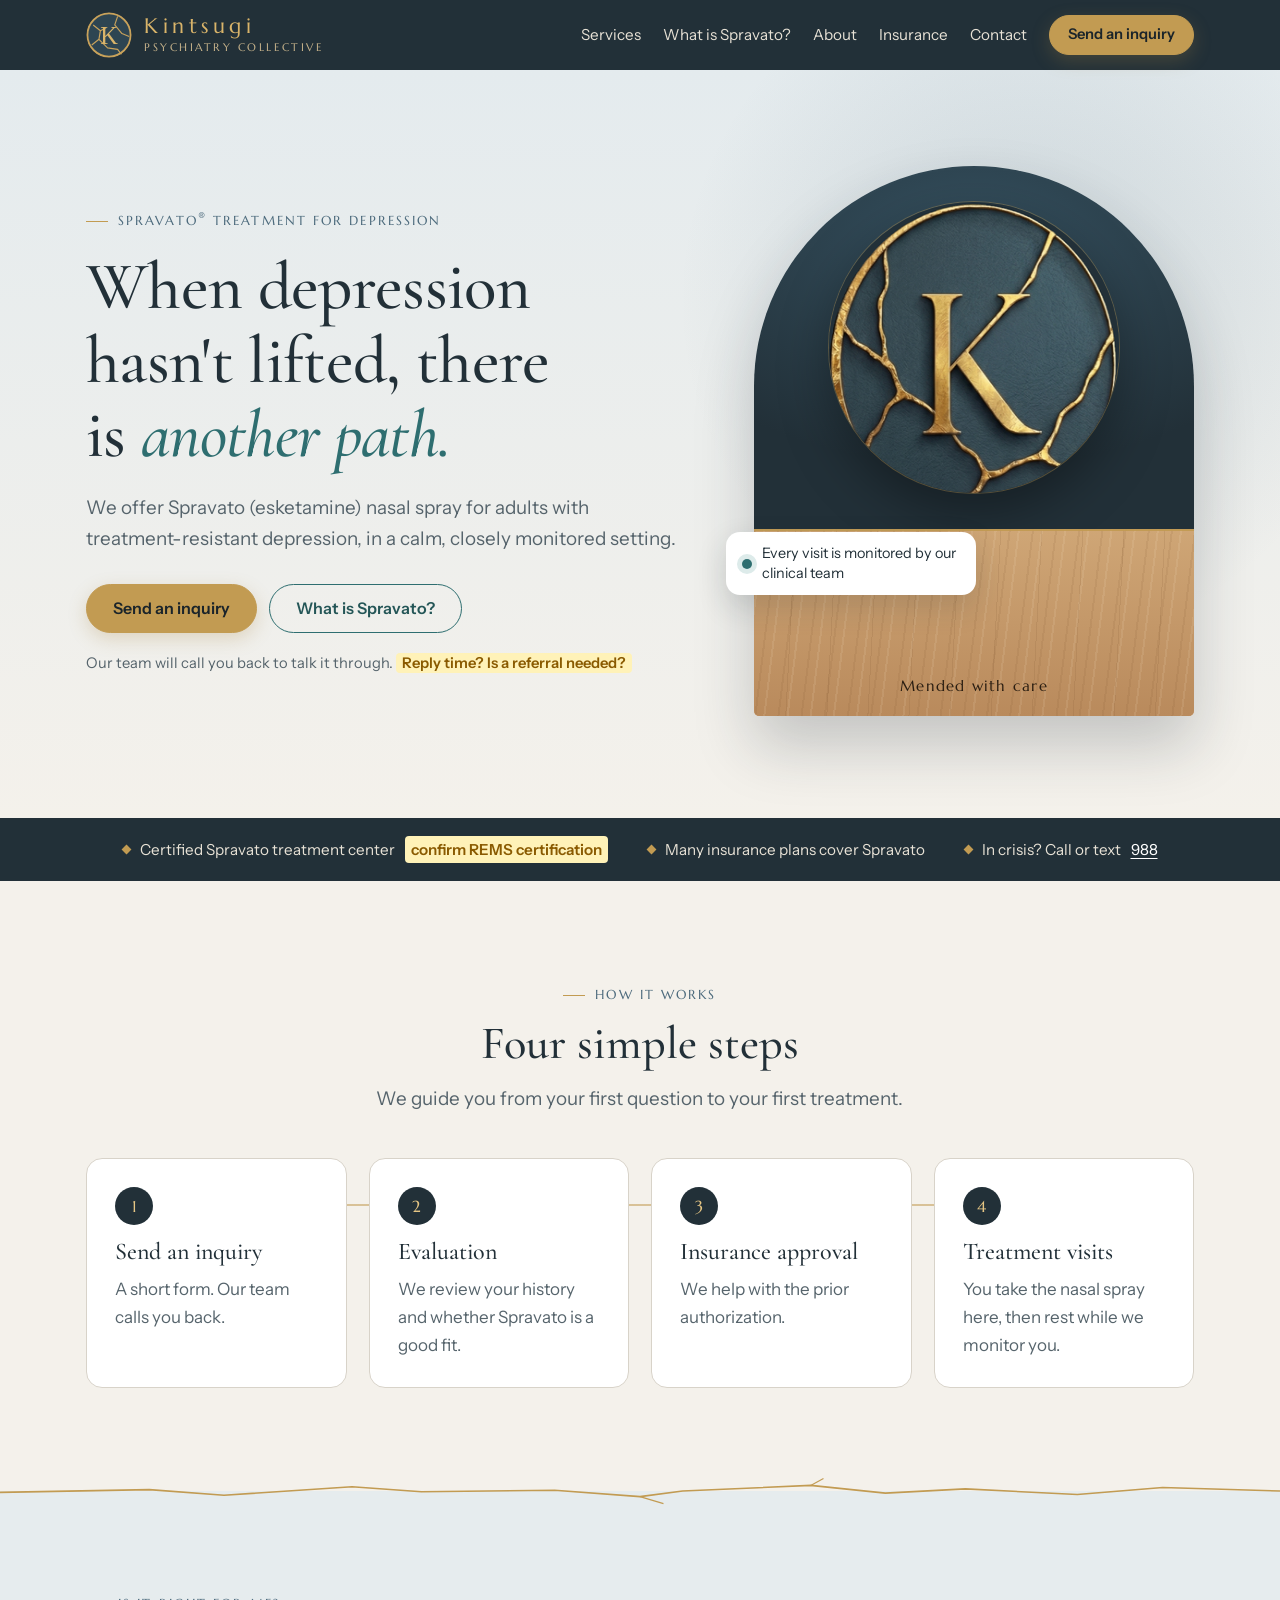
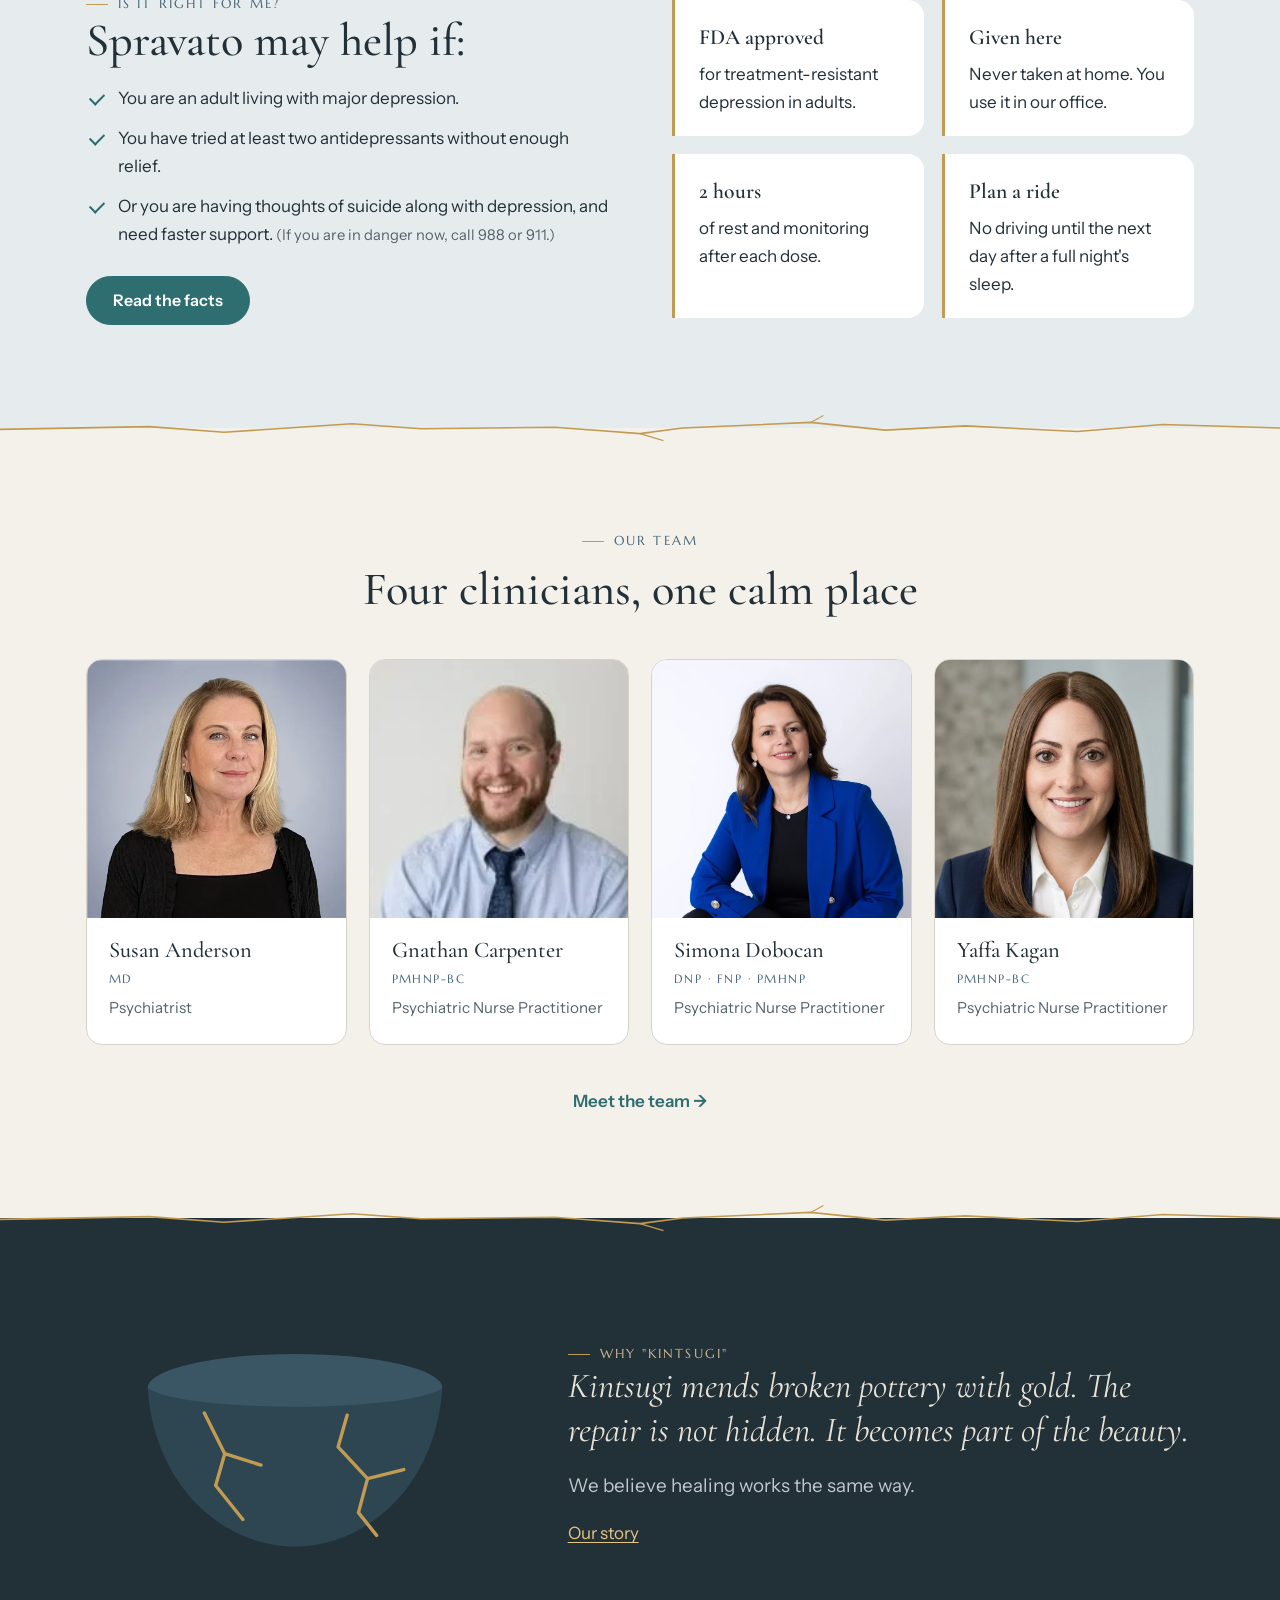
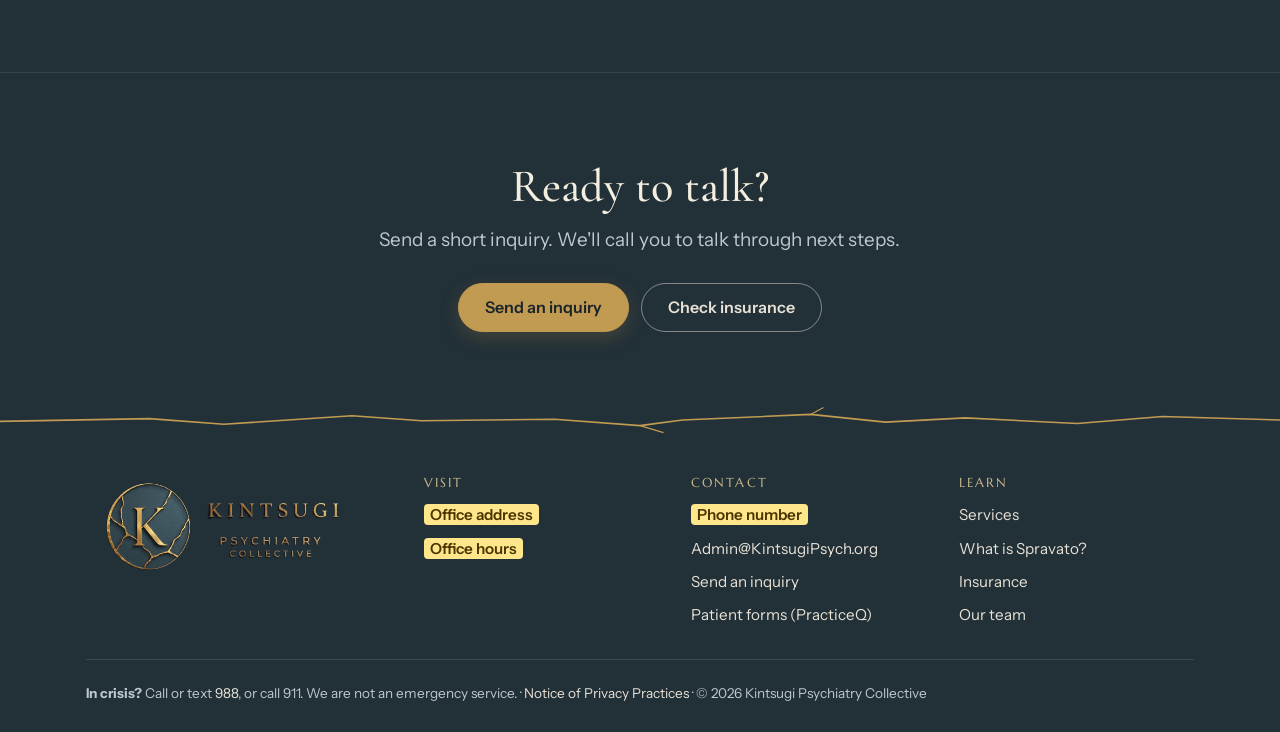
==== index.html @ 75d0757f "Kintsugi Psychiatry Collective sample site (preview) Co-Authored-By: Claude Opus 5.5 <noreply@anthro" ====
<!doctype html>
<html lang="en">
<head>
<meta charset="utf-8">
<meta name="viewport" content="width=device-width, initial-scale=1, viewport-fit=cover">
<meta name="robots" content="noindex, nofollow">
<title>Kintsugi Psychiatry Collective | Spravato Treatment for Depression</title>
<meta name="description" content="Spravato (esketamine) nasal spray treatment for adults with treatment-resistant depression, in a calm, closely monitored setting. Send us an inquiry to get started.">
<meta name="theme-color" content="#223038">
<link rel="icon" href="assets/mark.svg" type="image/svg+xml">
<link rel="preconnect" href="https://fonts.googleapis.com"><link rel="preconnect" href="https://fonts.gstatic.com" crossorigin><link rel="stylesheet" href="https://fonts.googleapis.com/css2?family=Cormorant+Garamond:ital,wght@0,400;0,500;0,600;1,400;1,500&family=Marcellus&family=Instrument+Sans:wght@400..600&display=swap">
<link rel="stylesheet" href="styles.css">
</head>
<body class="page-home">
<header class="site-head"><div class="wrap">
  <a class="brand" href="index.html" aria-label="Kintsugi Psychiatry Collective, home"><span class="mark" aria-hidden="true"></span><span class="brand-text"><span class="brand-name">Kintsugi</span><span class="brand-sub">Psychiatry Collective</span></span></a>
  <nav class="nav" id="nav" aria-label="Main"><a href="services.html">Services</a><a href="spravato.html">What is Spravato?</a><a href="about.html">About</a><a href="insurance.html">Insurance</a><a href="contact.html">Contact</a><a class="btn btn-gold btn-small nav-cta" href="contact.html#inquiry">Send an inquiry</a></nav>
  <button class="menu-btn" id="menuBtn" aria-expanded="false" aria-controls="nav">Menu</button>
</div></header>
<main id="top">
<section class="hero">
  <div class="wrap">
    <div>
      <p class="eyebrow">Spravato<sup>®</sup> treatment for depression</p>
      <h1>When depression hasn't lifted, there is <em>another path.</em></h1>
      <p class="lede">We offer Spravato (esketamine) nasal spray for adults with treatment-resistant depression, in a calm, closely monitored setting.</p>
      <div class="btn-row">
        <a class="btn btn-gold" href="contact.html#inquiry">Send an inquiry</a>
        <a class="btn btn-ghost" href="spravato.html">What is Spravato?</a>
      </div>
      <p class="hero-note">Our team will call you back to talk it through. <span class="todo-inline">Reply time? Is a referral needed?</span></p>
    </div>
    <div class="hero-art" aria-hidden="true">
      <div class="arch">
        <div class="arch-slate"><div class="logo-crop"><img src="assets/logo.webp" alt="" width="1000" height="416"></div></div>
        <div class="arch-wood wood"><p class="arch-caption">Mended with care</p></div>
      </div>
      <div class="chip-float"><span class="dot"></span>Every visit is monitored by our clinical team</div>
    </div>
  </div>
</section>

<div class="infostrip"><div class="wrap">
  <span><i aria-hidden="true"></i>Certified Spravato treatment center <span class="todo-inline">confirm REMS certification</span></span>
  <span><i aria-hidden="true"></i>Many insurance plans cover Spravato</span>
  <span><i aria-hidden="true"></i>In crisis? Call or text <a href="tel:988">988</a></span>
</div></div>

<section>
  <div class="wrap">
    <div class="section-head center">
      <p class="eyebrow">How it works</p>
      <h2>Four simple steps</h2>
      <p class="lede">We guide you from your first question to your first treatment.</p>
    </div>
    <div class="grid-4 steps reveal-kids">
      <div class="card"><span class="num">1</span><h3>Send an inquiry</h3><p class="muted">A short form. Our team calls you back.</p></div>
      <div class="card"><span class="num">2</span><h3>Evaluation</h3><p class="muted">We review your history and whether Spravato is a good fit.</p></div>
      <div class="card"><span class="num">3</span><h3>Insurance approval</h3><p class="muted">We help with the prior authorization.</p></div>
      <div class="card"><span class="num">4</span><h3>Treatment visits</h3><p class="muted">You take the nasal spray here, then rest while we monitor you.</p></div>
    </div>
  </div>
</section>

<svg class="seam" viewBox="0 0 1200 40" preserveAspectRatio="none" aria-hidden="true"><path d="M0 22 L140 18 L210 26 L330 14 L395 21 L520 19 L600 28 L640 20 L760 12 L830 23 L905 17 L1010 25 L1090 15 L1200 20"/><path class="branch" d="M600 28 L622 38"/><path class="branch" d="M760 12 L772 2"/></svg>
<section class="band-mist">
  <div class="wrap split">
    <div>
      <p class="eyebrow">Is it right for me?</p>
      <h2>Spravato may help if:</h2>
      <ul class="ticks">
        <li>You are an adult living with major depression.</li>
        <li>You have tried at least two antidepressants without enough relief.</li>
        <li>Or you are having thoughts of suicide along with depression, and need faster support. <span class="muted small">(If you are in danger now, call 988 or 911.)</span></li>
      </ul>
      <div class="btn-row" style="margin-top:28px"><a class="btn btn-teal" href="spravato.html">Read the facts</a></div>
    </div>
    <div class="facts reveal-kids">
      <div class="fact"><strong>FDA approved</strong>for treatment-resistant depression in adults.</div>
      <div class="fact"><strong>Given here</strong>Never taken at home. You use it in our office.</div>
      <div class="fact"><strong>2 hours</strong>of rest and monitoring after each dose.</div>
      <div class="fact"><strong>Plan a ride</strong>No driving until the next day after a full night's sleep.</div>
    </div>
  </div>
</section>
<svg class="seam" viewBox="0 0 1200 40" preserveAspectRatio="none" aria-hidden="true"><path d="M0 22 L140 18 L210 26 L330 14 L395 21 L520 19 L600 28 L640 20 L760 12 L830 23 L905 17 L1010 25 L1090 15 L1200 20"/><path class="branch" d="M600 28 L622 38"/><path class="branch" d="M760 12 L772 2"/></svg>

<section>
  <div class="wrap">
    <div class="section-head center">
      <p class="eyebrow">Our team</p>
      <h2>Four clinicians, one calm place</h2>
    </div>
    <div class="team reveal-kids">
      <a class="person" href="about.html#anderson" style="text-decoration:none;color:inherit"><img src="assets/anderson.webp" alt="Susan Anderson, MD" loading="lazy"><div class="info"><h3>Susan Anderson</h3><span class="cred">MD</span><span class="role">Psychiatrist</span></div></a>
      <a class="person" href="about.html#carpenter" style="text-decoration:none;color:inherit"><img src="assets/carpenter.webp" alt="Gnathan Carpenter, PMHNP-BC" loading="lazy"><div class="info"><h3>Gnathan Carpenter</h3><span class="cred">PMHNP-BC</span><span class="role">Psychiatric Nurse Practitioner</span></div></a>
      <a class="person" href="about.html#dobocan" style="text-decoration:none;color:inherit"><img src="assets/dobocan.webp" alt="Simona Dobocan, FNP, PMHNP, DNP" loading="lazy"><div class="info"><h3>Simona Dobocan</h3><span class="cred">DNP · FNP · PMHNP</span><span class="role">Psychiatric Nurse Practitioner</span></div></a>
      <a class="person" href="about.html#kagan" style="text-decoration:none;color:inherit"><img src="assets/kagan.webp" alt="Yaffa Kagan, PMHNP-BC" loading="lazy"><div class="info"><h3>Yaffa Kagan</h3><span class="cred">PMHNP-BC</span><span class="role">Psychiatric Nurse Practitioner</span></div></a>
    </div>
    <p class="center" style="margin-top:28px"><a class="card-link" href="about.html">Meet the team</a></p>
  </div>
</section>

<svg class="seam" viewBox="0 0 1200 40" preserveAspectRatio="none" aria-hidden="true"><path d="M0 22 L140 18 L210 26 L330 14 L395 21 L520 19 L600 28 L640 20 L760 12 L830 23 L905 17 L1010 25 L1090 15 L1200 20"/><path class="branch" d="M600 28 L622 38"/><path class="branch" d="M760 12 L772 2"/></svg>
<section class="band-slate">
  <div class="wrap meaning">
    <svg class="bowl reveal" viewBox="0 0 300 220" role="img" aria-label="A bowl mended with gold">
      <ellipse class="rim" cx="150" cy="60" rx="130" ry="30"/>
      <path class="body" d="M20 60 C 26 150, 90 200, 150 200 C 210 200, 274 150, 280 60 C 250 82, 50 82, 20 60 Z"/>
      <path class="crack" d="M70 82 L88 118 L80 146 L104 176"/>
      <path class="crack" d="M88 118 L120 128"/>
      <path class="crack" d="M196 84 L188 112 L214 140 L206 170 L222 190"/>
      <path class="crack" d="M214 140 L246 132"/>
    </svg>
    <div>
      <p class="eyebrow">Why "Kintsugi"</p>
      <blockquote>Kintsugi mends broken pottery with gold. The repair is not hidden. It becomes part of the beauty.</blockquote>
      <p class="lede" style="margin-top:18px">We believe healing works the same way.</p>
      <p style="margin-top:18px"><a href="about.html">Our story</a></p>
    </div>
  </div>
</section>

<section class="cta-band" style="border-top:1px solid rgba(232,226,214,.1)">
  <div class="wrap narrow">
    <h2>Ready to talk?</h2>
    <p class="lede">Send a short inquiry. We'll call you to talk through next steps.</p>
    <div class="btn-row"><a class="btn btn-gold" href="contact.html#inquiry">Send an inquiry</a><a class="btn btn-ghost" href="insurance.html">Check insurance</a></div>
  </div>
</section>
</main>
<svg class="seam" viewBox="0 0 1200 40" preserveAspectRatio="none" aria-hidden="true"><path d="M0 22 L140 18 L210 26 L330 14 L395 21 L520 19 L600 28 L640 20 L760 12 L830 23 L905 17 L1010 25 L1090 15 L1200 20"/><path class="branch" d="M600 28 L622 38"/><path class="branch" d="M760 12 L772 2"/></svg>
<footer class="site-foot"><div class="wrap">
  <div class="foot-brand"><img src="assets/logo.webp" alt="Kintsugi Psychiatry Collective" width="1000" height="416" loading="lazy"></div>
  <div><h3>Visit</h3><ul><li><span class="todo-inline">Office address</span></li><li><span class="todo-inline">Office hours</span></li></ul></div>
  <div><h3>Contact</h3><ul><li><span class="todo-inline">Phone number</span></li><li><a href="mailto:Admin@KintsugiPsych.org">Admin@KintsugiPsych.org</a></li><li><a href="contact.html#inquiry">Send an inquiry</a></li><li><a href="#pq-todo">Patient forms (PracticeQ)</a></li></ul></div>
  <div><h3>Learn</h3><ul><li><a href="services.html">Services</a></li><li><a href="spravato.html">What is Spravato?</a></li><li><a href="insurance.html">Insurance</a></li><li><a href="about.html">Our team</a></li></ul></div>
  <p class="fine"><strong>In crisis?</strong> Call or text <a href="tel:988">988</a>, or call 911. We are not an emergency service. · <a href="#privacy-todo">Notice of Privacy Practices</a> · © 2026 Kintsugi Psychiatry Collective</p>
</div></footer>
<div class="cta-bar"><a class="btn btn-gold" href="contact.html#inquiry">Send an inquiry</a></div>
<script>
(function(){
  var root=document.documentElement,calm=window.matchMedia('(prefers-reduced-motion: reduce)').matches;
  if(!calm&&'IntersectionObserver' in window){
    root.classList.add('motion');
    document.querySelectorAll('.section-head,.reveal-kids>*,.seam,.reveal').forEach(function(el,i){
      el.setAttribute('data-reveal','');var sib=el.parentElement&&el.parentElement.classList.contains('reveal-kids')?Array.prototype.indexOf.call(el.parentElement.children,el):0;el.style.setProperty('--d',Math.min(sib,6)*80+'ms');});
    var io=new IntersectionObserver(function(es){es.forEach(function(e){if(e.isIntersecting){e.target.classList.add('in');io.unobserve(e.target);}});},{rootMargin:'0px 0px -8% 0px',threshold:0.1});
    document.querySelectorAll('[data-reveal]').forEach(function(el){io.observe(el);});
  }
  var head=document.querySelector('.site-head');
  if(head){var hs=function(){head.classList.toggle('scrolled',window.scrollY>8);};hs();window.addEventListener('scroll',hs,{passive:true});}
  var b=document.getElementById('menuBtn'),n=document.getElementById('nav');
  if(b&&n)b.addEventListener('click',function(){var o=n.classList.toggle('open');b.setAttribute('aria-expanded',o);b.textContent=o?'Close':'Menu';});
  var bar=document.querySelector('.cta-bar'),hb=document.querySelector('.hero .btn-row, .page-hero');
  if(bar&&hb&&'IntersectionObserver' in window)new IntersectionObserver(function(e){bar.classList.toggle('tucked',e[0].isIntersecting);}).observe(hb);
  // Inquiry form: posts to the practice's Google Workspace (Apps Script) when an endpoint is set; otherwise shows a demo message.
  var f=document.getElementById('inquiryForm');
  if(f)f.addEventListener('submit',function(e){
    e.preventDefault();if(!f.reportValidity())return;
    var done=document.getElementById('formDone'),url=f.getAttribute('data-endpoint'),btn=f.querySelector('button[type=submit]');
    function show(){f.hidden=true;done.hidden=false;done.focus();}
    if(!url){show();return;}
    btn.disabled=true;btn.textContent='Sending…';
    fetch(url,{method:'POST',mode:'no-cors',body:new FormData(f)}).then(show).catch(function(){btn.disabled=false;btn.textContent='Send inquiry';alert('Sorry, that did not send. Please email us instead.');});
  });
})();
</script>
</body>
</html>
---- styles.css ----
/* Kintsugi Psychiatry Collective
   Palette from the office (dusky blue, teal, natural wood) and the logo (deep slate + gold).
   Gold is used sparingly: thin "mended seam" lines between sections, small accents, the main button. Light only, on purpose. */
:root {
  --bg: #F4F1EB;          /* warm linen page */
  --surface: #FFFFFF;
  --mist: #E6ECEE;        /* pale dusky-blue band */
  --ink: #223038;         /* text, matches the logo background */
  --muted: #56646C;
  --line: #D8D3C9;
  --slate: #223038;       /* header / dark bands */
  --slate-2: #2A3B45;
  --dusk: #4C6A7C;        /* dusky blue */
  --teal: #2E6E70;        /* primary links + secondary buttons */
  --teal-deep: #245657;
  --teal-soft: #DDEBEA;
  --oak: #B98A5C;         /* natural wood */
  --oak-soft: #EADCC8;
  --gold: #C29B52;        /* kintsugi seams */
  --gold-deep: #A9843F;
  --gold-soft: #F3E9D4;
  --todo: #8A5A00;
  --todo-bg: #FFF2B8;
  --serif: "Cormorant Garamond", Georgia, "Times New Roman", serif;
  --caps: "Marcellus", Georgia, serif;
  --sans: "Instrument Sans", system-ui, -apple-system, "Segoe UI", sans-serif;
  --r: 16px;
  --wrap: 1140px;
  color-scheme: light;
}
* { box-sizing: border-box; }
html { scroll-behavior: smooth; }
@media (prefers-reduced-motion: reduce) { html { scroll-behavior: auto; } *, *::before, *::after { transition: none !important; animation: none !important; } }
body { margin: 0; background: var(--bg); color: var(--ink); font: 17px/1.65 var(--sans); -webkit-font-smoothing: antialiased; }
img { max-width: 100%; display: block; }
a { color: var(--teal); text-underline-offset: 3px; }
a:focus-visible, button:focus-visible, input:focus-visible, textarea:focus-visible, select:focus-visible, summary:focus-visible { outline: 3px solid var(--gold); outline-offset: 2px; border-radius: 6px; }
h1, h2, h3 { font-family: var(--serif); font-weight: 500; line-height: 1.1; margin: 0; text-wrap: balance; color: var(--ink); }
h1 { font-size: clamp(2.6rem, 5.6vw, 4.2rem); letter-spacing: -0.01em; }
h1 em, h2 em { font-style: italic; color: var(--teal); }
h2 { font-size: clamp(2rem, 3.8vw, 2.9rem); }
h3 { font-size: 1.5rem; }
p { margin: 0; }
p + p { margin-top: 0.9em; }
.wrap { max-width: var(--wrap); margin: 0 auto; padding-left: max(16px, env(safe-area-inset-left, 0px)); padding-right: max(16px, env(safe-area-inset-right, 0px)); }
.narrow { max-width: 760px; }
.eyebrow { font-family: var(--caps); font-size: 0.82rem; letter-spacing: 0.16em; text-transform: uppercase; color: var(--dusk); }
.eyebrow::before { content: ""; display: inline-block; width: 22px; height: 1px; background: var(--gold); vertical-align: middle; margin-right: 10px; }
.lede { font-size: 1.18rem; color: var(--muted); max-width: 36em; }
.muted { color: var(--muted); }
.small { font-size: 0.92rem; }
.center { text-align: center; }
.center .lede { margin-inline: auto; }

/* Header: the logo's own deep slate, so the brand feels continuous */
.site-head { position: sticky; top: 0; z-index: 20; background: var(--slate); color: #EDE6D8; transition: box-shadow .2s; }
.site-head.scrolled { box-shadow: 0 6px 24px rgba(15, 25, 30, 0.25); }
.site-head .wrap { display: flex; align-items: center; gap: 24px; padding-block: 12px; }
.brand { display: flex; align-items: center; gap: 12px; text-decoration: none; margin-right: auto; min-width: 0; }
.mark { width: 46px; height: 46px; border-radius: 50%; flex: none; background: url(assets/mark.svg) center / cover no-repeat; }
.brand-text { display: flex; flex-direction: column; line-height: 1; }
.brand-name { font-family: var(--caps); font-size: 1.3rem; letter-spacing: 0.22em; color: #D9B46A; }
.brand-sub { font-family: var(--caps); font-size: 0.66rem; letter-spacing: 0.24em; text-transform: uppercase; color: #C8B48C; margin-top: 6px; }
.nav { display: flex; gap: 22px; align-items: center; }
.nav a:not(.btn) { color: #E8E2D6; text-decoration: none; font-size: 0.95rem; padding: 6px 0; border-bottom: 1.5px solid transparent; }
.nav a:not(.btn):hover, .nav a[aria-current="page"] { border-bottom-color: var(--gold); color: #fff; }
.menu-btn { display: none; background: none; border: 1px solid rgba(232, 226, 214, 0.4); border-radius: 999px; padding: 8px 16px; font: inherit; font-size: 0.9rem; color: #EDE6D8; cursor: pointer; }

/* Buttons */
.btn { display: inline-flex; align-items: center; justify-content: center; gap: 8px; padding: 14px 26px; border-radius: 999px; font: 600 1rem/1.2 var(--sans); text-decoration: none; border: 1.5px solid transparent; cursor: pointer; transition: background .15s, color .15s, transform .15s, box-shadow .15s; text-align: center; }
.btn:hover { transform: translateY(-1px); }
.btn-gold { background: var(--gold); color: #1A242A; border-color: var(--gold); box-shadow: 0 6px 18px rgba(169, 132, 63, 0.25); }
.btn-gold:hover { background: #CFAA60; }
.btn-teal { background: var(--teal); color: #fff; border-color: var(--teal); }
.btn-teal:hover { background: var(--teal-deep); }
.btn-ghost { background: transparent; color: var(--teal-deep); border-color: var(--teal); }
.btn-ghost:hover { background: var(--teal-soft); }
.btn-small { padding: 10px 18px; font-size: 0.92rem; }
.btn-row { display: flex; gap: 12px; flex-wrap: wrap; }

/* The kintsugi seam: a thin gold "repair line" between sections. It draws itself in once. */
.seam { display: block; width: 100%; height: 28px; margin: -14px 0; position: relative; z-index: 2; pointer-events: none; overflow: visible; }
.seam path { fill: none; stroke: var(--gold); stroke-width: 1.6; vector-effect: non-scaling-stroke; stroke-linejoin: round; stroke-dasharray: 1600; stroke-dashoffset: 0; }
.motion .seam[data-reveal] path { stroke-dashoffset: 1600; transition: stroke-dashoffset 2.2s cubic-bezier(.4, 0, .2, 1); }
.motion .seam.in path { stroke-dashoffset: 0; }
.seam .branch { stroke-width: 1.1; }

/* Wood: a soft natural-grain surface made in CSS, used for small accents (no photo needed) */
.wood {
  background-color: #C79B6D;
  background-image:
    repeating-linear-gradient(97deg, rgba(120, 78, 40, 0.10) 0 2px, transparent 2px 9px, rgba(255, 240, 215, 0.10) 9px 11px, transparent 11px 23px),
    repeating-linear-gradient(93deg, rgba(110, 70, 35, 0.12) 0 1px, transparent 1px 41px),
    linear-gradient(180deg, #CFA676, #B98A5C);
}

/* Hero */
.hero { position: relative; overflow: hidden; padding: clamp(48px, 8vw, 96px) 0 clamp(56px, 8vw, 104px); background: linear-gradient(180deg, #E4EBEE 0%, var(--bg) 100%); }
.hero::before { content: ""; position: absolute; inset: -20% -10% auto auto; width: 60vw; height: 60vw; max-width: 760px; max-height: 760px; border-radius: 50%; background: radial-gradient(circle, rgba(76, 106, 124, 0.18), transparent 65%); pointer-events: none; }
.hero .wrap { display: grid; grid-template-columns: 1.15fr 0.85fr; gap: clamp(32px, 5vw, 72px); align-items: center; position: relative; }
.hero h1 { margin: 18px 0 20px; }
.hero .btn-row { margin-top: 30px; }
.hero-note { margin-top: 18px; font-size: 0.92rem; color: var(--muted); }
.hero-art { position: relative; aspect-ratio: 4 / 5; max-width: 440px; justify-self: end; width: 100%; }
.hero-art .arch { position: absolute; inset: 0; border-radius: 999px 999px 24px 24px; overflow: hidden; box-shadow: 0 30px 60px rgba(31, 43, 51, 0.22); }
.hero-art .arch-slate { position: absolute; inset: 0 0 34% 0; background: radial-gradient(120% 90% at 50% 20%, #35505F, var(--slate) 70%); display: grid; place-items: center; }
.hero-art .arch-wood { position: absolute; inset: 66% 0 0 0; }
.hero-art .arch-wood::before { content: ""; position: absolute; inset: 0 0 auto; height: 2px; background: var(--gold); opacity: 0.9; }
.hero-art .arch-caption { position: absolute; left: 0; right: 0; bottom: 0; padding: 18px 22px; color: #2A1E12; font-family: var(--caps); letter-spacing: 0.08em; font-size: 0.95rem; text-align: center; }
.hero-art .chip-float { position: absolute; left: -28px; bottom: 22%; background: var(--surface); border-radius: 14px; padding: 12px 16px; box-shadow: 0 12px 30px rgba(31, 43, 51, 0.16); font-size: 0.9rem; display: flex; gap: 10px; align-items: center; max-width: 250px; line-height: 1.35; }
.chip-float .dot { width: 10px; height: 10px; border-radius: 50%; background: var(--teal); flex: none; box-shadow: 0 0 0 5px var(--teal-soft); }

/* Page hero (inner pages) */
.page-hero { background: linear-gradient(180deg, #E4EBEE, var(--bg)); padding: clamp(44px, 7vw, 84px) 0 clamp(36px, 5vw, 56px); }
.page-hero h1 { margin: 14px 0 16px; font-size: clamp(2.4rem, 5vw, 3.6rem); }

/* Info strip */
.infostrip { background: var(--slate); color: #E8E2D6; font-size: 0.95rem; }
.infostrip .wrap { display: flex; flex-wrap: wrap; justify-content: center; gap: 12px 40px; padding-block: 18px; }
.infostrip span { display: inline-flex; align-items: center; gap: 10px; }
.infostrip i { width: 7px; height: 7px; transform: rotate(45deg); background: var(--gold); display: inline-block; }
.infostrip a { color: #fff; }

/* Sections */
section { padding: clamp(60px, 8vw, 104px) 0; }
.section-head { margin-bottom: clamp(28px, 4vw, 44px); max-width: 720px; }
.section-head h2 { margin: 12px 0 14px; }
.center.section-head { margin-inline: auto; }
.band-mist { background: var(--mist); }
.band-oak { background: var(--oak-soft); }
.band-slate { background: var(--slate); color: #E8E2D6; }
.band-slate h2, .band-slate h3 { color: #F4EEDF; }
.band-slate .eyebrow { color: #C8B48C; }
.band-slate .lede, .band-slate .muted { color: #BFC8CC; }
.band-slate a { color: #E5C584; }

.grid-2 { display: grid; grid-template-columns: repeat(2, 1fr); gap: 22px; }
.grid-3 { display: grid; grid-template-columns: repeat(3, 1fr); gap: 22px; }
.grid-4 { display: grid; grid-template-columns: repeat(4, 1fr); gap: 22px; }
.card { background: var(--surface); border: 1px solid var(--line); border-radius: var(--r); padding: 28px; transition: transform .2s, box-shadow .2s; }
.card:hover { transform: translateY(-2px); box-shadow: 0 14px 30px rgba(31, 43, 51, 0.08); }
.card h3 { margin-bottom: 10px; }
.card .num { font-family: var(--caps); color: var(--gold-deep); font-size: 0.9rem; letter-spacing: 0.14em; display: block; margin-bottom: 14px; }
.card-link { display: inline-block; margin-top: 14px; font-weight: 600; text-decoration: none; }
.card-link::after { content: " →"; }

/* Steps with a gold mended line joining them */
.steps { position: relative; }
.steps::before { content: ""; position: absolute; left: 6%; right: 6%; top: 46px; height: 2px; background: linear-gradient(90deg, transparent, var(--gold) 8%, var(--gold) 92%, transparent); opacity: 0.55; }
.steps .card { position: relative; }
.steps .card .num { display: inline-grid; place-items: center; width: 38px; height: 38px; border-radius: 50%; background: var(--slate); color: #E5C584; font-size: 1rem; letter-spacing: 0; }

/* Split */
.split { display: grid; grid-template-columns: 1fr 1fr; gap: clamp(32px, 5vw, 72px); align-items: center; }
.ticks { list-style: none; padding: 0; margin: 18px 0 0; display: grid; gap: 12px; }
.ticks li { padding-left: 32px; position: relative; }
.ticks li::before { content: ""; position: absolute; left: 4px; top: 0.55em; width: 12px; height: 7px; border-left: 2px solid var(--teal); border-bottom: 2px solid var(--teal); transform: rotate(-45deg); }

/* Kintsugi meaning */
.meaning { display: grid; grid-template-columns: 0.8fr 1.2fr; gap: clamp(28px, 5vw, 64px); align-items: center; }
.bowl { width: 100%; max-width: 340px; margin: 0 auto; }
.bowl .body { fill: #2E4552; }
.bowl .rim { fill: #3A5664; }
.bowl .crack { fill: none; stroke: var(--gold); stroke-width: 3; stroke-linecap: round; stroke-linejoin: round; stroke-dasharray: 400; stroke-dashoffset: 0; }
.motion .bowl.reveal .crack { stroke-dashoffset: 400; transition: stroke-dashoffset 2.4s .3s cubic-bezier(.4, 0, .2, 1); }
.motion .bowl.reveal.in .crack { stroke-dashoffset: 0; }
blockquote { margin: 0; font-family: var(--serif); font-size: clamp(1.6rem, 3vw, 2.2rem); line-height: 1.25; font-style: italic; }

/* Team */
.team { display: grid; grid-template-columns: repeat(4, 1fr); gap: 22px; }
.person { background: var(--surface); border: 1px solid var(--line); border-radius: var(--r); overflow: hidden; display: flex; flex-direction: column; }
.person img { width: 100%; aspect-ratio: 1; object-fit: cover; object-position: center 25%; background: var(--mist); }
.person .info { padding: 20px 22px 24px; display: flex; flex-direction: column; gap: 6px; flex: 1; }
.person h3 { font-size: 1.4rem; }
.person .cred { font-family: var(--caps); font-size: 0.78rem; letter-spacing: 0.12em; color: var(--dusk); }
.person .role { font-size: 0.95rem; color: var(--muted); }
.team-full .person { flex-direction: row; }
.team-full { grid-template-columns: 1fr; gap: 26px; }
.team-full .person img { width: 260px; flex: none; aspect-ratio: 1; height: auto; }
.team-full .person .info { padding: 28px 32px; gap: 8px; }

/* Facts / FAQ */
.facts { display: grid; grid-template-columns: repeat(2, 1fr); gap: 18px; }
.facts-3 { grid-template-columns: repeat(3, 1fr); }
.fact { background: var(--surface); border-left: 3px solid var(--gold); border-radius: 0 var(--r) var(--r) 0; padding: 20px 24px; }
.fact strong { display: block; font-family: var(--serif); font-size: 1.35rem; font-weight: 600; margin-bottom: 4px; }
.timeline { list-style: none; padding: 0; margin: 0; display: grid; gap: 0; }
.timeline li { display: grid; grid-template-columns: 150px 1fr; gap: 24px; padding: 22px 0; border-top: 1px solid var(--line); }
.timeline li:last-child { border-bottom: 1px solid var(--line); }
.timeline .when { font-family: var(--caps); letter-spacing: 0.08em; color: var(--teal-deep); }
.faq { display: grid; gap: 12px; }
.faq details { background: var(--surface); border: 1px solid var(--line); border-radius: 12px; padding: 0 22px; }
.faq summary { cursor: pointer; padding: 18px 0; font-weight: 600; list-style: none; display: flex; justify-content: space-between; gap: 16px; }
.faq summary::-webkit-details-marker { display: none; }
.faq summary::after { content: "+"; font-family: var(--serif); font-size: 1.6rem; line-height: 1; color: var(--gold-deep); transition: transform .2s; }
.faq details[open] summary::after { transform: rotate(45deg); }
.faq details > div { padding: 0 0 20px; color: var(--muted); }
.callout { border-radius: var(--r); padding: 22px 26px; background: var(--teal-soft); border: 1px solid #C2DAD8; }
.callout.warn { background: var(--gold-soft); border-color: #E6D3AA; }
.sources { font-size: 0.88rem; color: var(--muted); margin-top: 28px; }

/* Insurance */
.plans { display: flex; flex-wrap: wrap; gap: 10px; margin-top: 14px; }
.plans span { background: var(--surface); border: 1px solid var(--line); border-radius: 999px; padding: 8px 16px; font-size: 0.95rem; }

/* Contact + form */
.contact-grid { display: grid; grid-template-columns: 1.25fr 0.75fr; gap: clamp(28px, 4vw, 56px); align-items: start; }
form.inquiry { background: var(--surface); border: 1px solid var(--line); border-radius: 20px; padding: clamp(22px, 4vw, 36px); display: grid; gap: 18px; box-shadow: 0 18px 40px rgba(31, 43, 51, 0.06); }
.field { display: grid; gap: 6px; }
.field-row { display: grid; grid-template-columns: 1fr 1fr; gap: 16px; }
label, legend { font-weight: 600; font-size: 0.95rem; }
.hint { font-weight: 400; color: var(--muted); font-size: 0.88rem; }
input[type=text], input[type=email], input[type=tel], select, textarea { font: inherit; font-size: 1rem; padding: 12px 14px; border: 1px solid #C9C3B7; border-radius: 10px; background: #FDFCFA; color: var(--ink); width: 100%; }
textarea { min-height: 110px; resize: vertical; }
input:focus, select:focus, textarea:focus { border-color: var(--teal); outline: none; box-shadow: 0 0 0 3px var(--teal-soft); }
fieldset { border: 0; padding: 0; margin: 0; }
.choices { display: flex; flex-wrap: wrap; gap: 8px; margin-top: 8px; }
.choices label { font-weight: 400; display: inline-flex; align-items: center; gap: 8px; border: 1px solid #C9C3B7; border-radius: 999px; padding: 8px 16px; cursor: pointer; background: #FDFCFA; }
.choices label:has(input:checked) { border-color: var(--teal); background: var(--teal-soft); }
.choices input { accent-color: var(--teal); }
.consent { display: flex; gap: 10px; align-items: flex-start; font-weight: 400; font-size: 0.92rem; color: var(--muted); }
.consent input { margin-top: 4px; accent-color: var(--teal); }
.form-done { background: var(--surface); border: 1px solid var(--line); border-radius: 20px; padding: 36px; text-align: center; }
.form-done h2 { margin-bottom: 10px; }
.side-card { background: var(--slate); color: #E8E2D6; border-radius: 20px; padding: 28px; display: grid; gap: 18px; }
.side-card h3 { color: #F4EEDF; font-size: 1.35rem; }
.side-card a { color: #E5C584; }
.side-card .row { display: grid; gap: 2px; }
.side-card .lbl { font-family: var(--caps); font-size: 0.75rem; letter-spacing: 0.14em; text-transform: uppercase; color: #C8B48C; }
.side-card hr { border: 0; border-top: 1px solid rgba(232, 226, 214, 0.18); margin: 0; width: 100%; }

/* CTA band */
.cta-band { background: var(--slate); color: #E8E2D6; text-align: center; padding: clamp(56px, 7vw, 88px) 0; position: relative; }
.cta-band h2 { color: #F4EEDF; margin-bottom: 12px; }
.cta-band .lede { color: #BFC8CC; margin: 0 auto 28px; }
.cta-band .btn-row { justify-content: center; }
.cta-band .btn-ghost { color: #E8E2D6; border-color: rgba(232, 226, 214, 0.5); }
.cta-band .btn-ghost:hover { background: rgba(255, 255, 255, 0.06); }

/* Footer */
.site-foot { background: var(--slate); color: #BFC8CC; padding: 56px 0 28px; font-size: 0.95rem; }
.site-foot .wrap { display: grid; grid-template-columns: 1.3fr 1fr 1fr 1fr; gap: 32px; }
.site-foot h3 { font-family: var(--caps); font-size: 0.8rem; letter-spacing: 0.16em; text-transform: uppercase; color: #C8B48C; margin-bottom: 12px; }
.site-foot ul { list-style: none; padding: 0; margin: 0; display: grid; gap: 8px; }
.site-foot a { color: #E8E2D6; text-decoration: none; }
.site-foot a:hover { color: #E5C584; }
.foot-brand img { width: 100%; max-width: 270px; height: auto; margin-top: -8px; }
.site-foot .fine { grid-column: 1 / -1; border-top: 1px solid rgba(232, 226, 214, 0.14); padding-top: 22px; font-size: 0.85rem; }
.site-foot + .cta-bar, .cta-bar { display: none; }
.site-foot { margin-top: 0; }
body > .seam { background: transparent; }

/* Placeholders: what Yaffa's team still writes or sends us. Preview build only. */
.todo-inline { background: var(--todo-bg); color: var(--todo); border-radius: 4px; padding: 1px 6px; font-weight: 600; box-decoration-break: clone; -webkit-box-decoration-break: clone; }
.todo { background: var(--todo-bg); color: var(--todo); border: 1.5px dashed #E0B94A; border-radius: 12px; padding: 14px 18px; font-size: 0.95rem; }
.todo strong { color: #6E4700; }
.band-slate .todo-inline, .site-foot .todo-inline, .side-card .todo-inline { background: #FFE68A; color: #4A3500; }

/* Reveal motion */
.motion [data-reveal]:not(.seam):not(.bowl) { opacity: 0; transform: translateY(18px); transition: opacity .7s ease var(--d, 0ms), transform .7s ease var(--d, 0ms); }
.motion [data-reveal].in:not(.seam):not(.bowl) { opacity: 1; transform: none; }

/* Responsive */
@media (max-width: 1020px) {
  .nav { gap: 16px; }
  .nav a:not(.btn) { font-size: 0.9rem; }
  .team { grid-template-columns: repeat(2, 1fr); }
  .grid-4 { grid-template-columns: repeat(2, 1fr); }
  .steps::before { display: none; }
}
@media (max-width: 900px) {
  .menu-btn { display: inline-block; }
  .nav { display: none; position: absolute; top: 100%; left: 0; right: 0; background: var(--slate); flex-direction: column; align-items: stretch; gap: 0; padding: 8px 16px 20px; border-top: 1px solid rgba(232, 226, 214, 0.12); }
  .nav.open { display: flex; }
  .nav a:not(.btn) { padding: 14px 4px; border-bottom: 1px solid rgba(232, 226, 214, 0.1); font-size: 1.05rem; }
  .nav a[aria-current="page"] { color: #E5C584; border-bottom-color: rgba(232, 226, 214, 0.1); }
  .nav .nav-cta { margin-top: 14px; }
  .hero .wrap, .split, .meaning, .contact-grid { grid-template-columns: 1fr; }
  .hero-art { justify-self: center; max-width: 300px; aspect-ratio: 1 / 1; margin-top: 8px; }
  .hero-art .arch-slate { inset: 0 0 26% 0; }
  .hero-art .arch-wood { inset: 74% 0 0 0; }
  .hero-art .chip-float { left: -8px; bottom: 12%; }
  .grid-3, .grid-2, .facts { grid-template-columns: 1fr; }
  .site-foot .wrap { grid-template-columns: 1fr 1fr; }
  .foot-brand { grid-column: 1 / -1; }
  .team-full .person { flex-direction: column; }
  .team-full .person img { width: 100%; }
  .cta-bar { display: flex; position: fixed; left: 0; right: 0; bottom: 0; z-index: 25; padding: 10px 16px calc(10px + env(safe-area-inset-bottom, 0px)); background: rgba(34, 48, 56, 0.97); transition: transform .25s; }
  .cta-bar .btn { flex: 1; }
  .cta-bar.tucked { transform: translateY(110%); }
  body { padding-bottom: 76px; }
}
@media (max-width: 560px) {
  body { font-size: 16px; }
  .team, .grid-4 { grid-template-columns: 1fr; }
  .field-row { grid-template-columns: 1fr; }
  .timeline li { grid-template-columns: 1fr; gap: 4px; }
  .site-foot .wrap { grid-template-columns: 1fr; }
  .brand-name { font-size: 1.1rem; }
  .brand-sub { font-size: 0.58rem; }
  .mark { width: 40px; height: 40px; }
  .hero .btn-row .btn { flex: 1 1 100%; }
}

/* Hero: the round "K" mark cut from the logo file (the circle sits at about 8–39% across the image) */
.logo-crop { position: relative; width: 66%; aspect-ratio: 1; border-radius: 50%; overflow: hidden; box-shadow: 0 0 0 1px rgba(194, 155, 82, 0.35), 0 20px 50px rgba(0, 0, 0, 0.35); }
.hero-art .logo-crop img { position: absolute; max-width: none; width: 318%; left: -23.6%; top: -18.6%; }
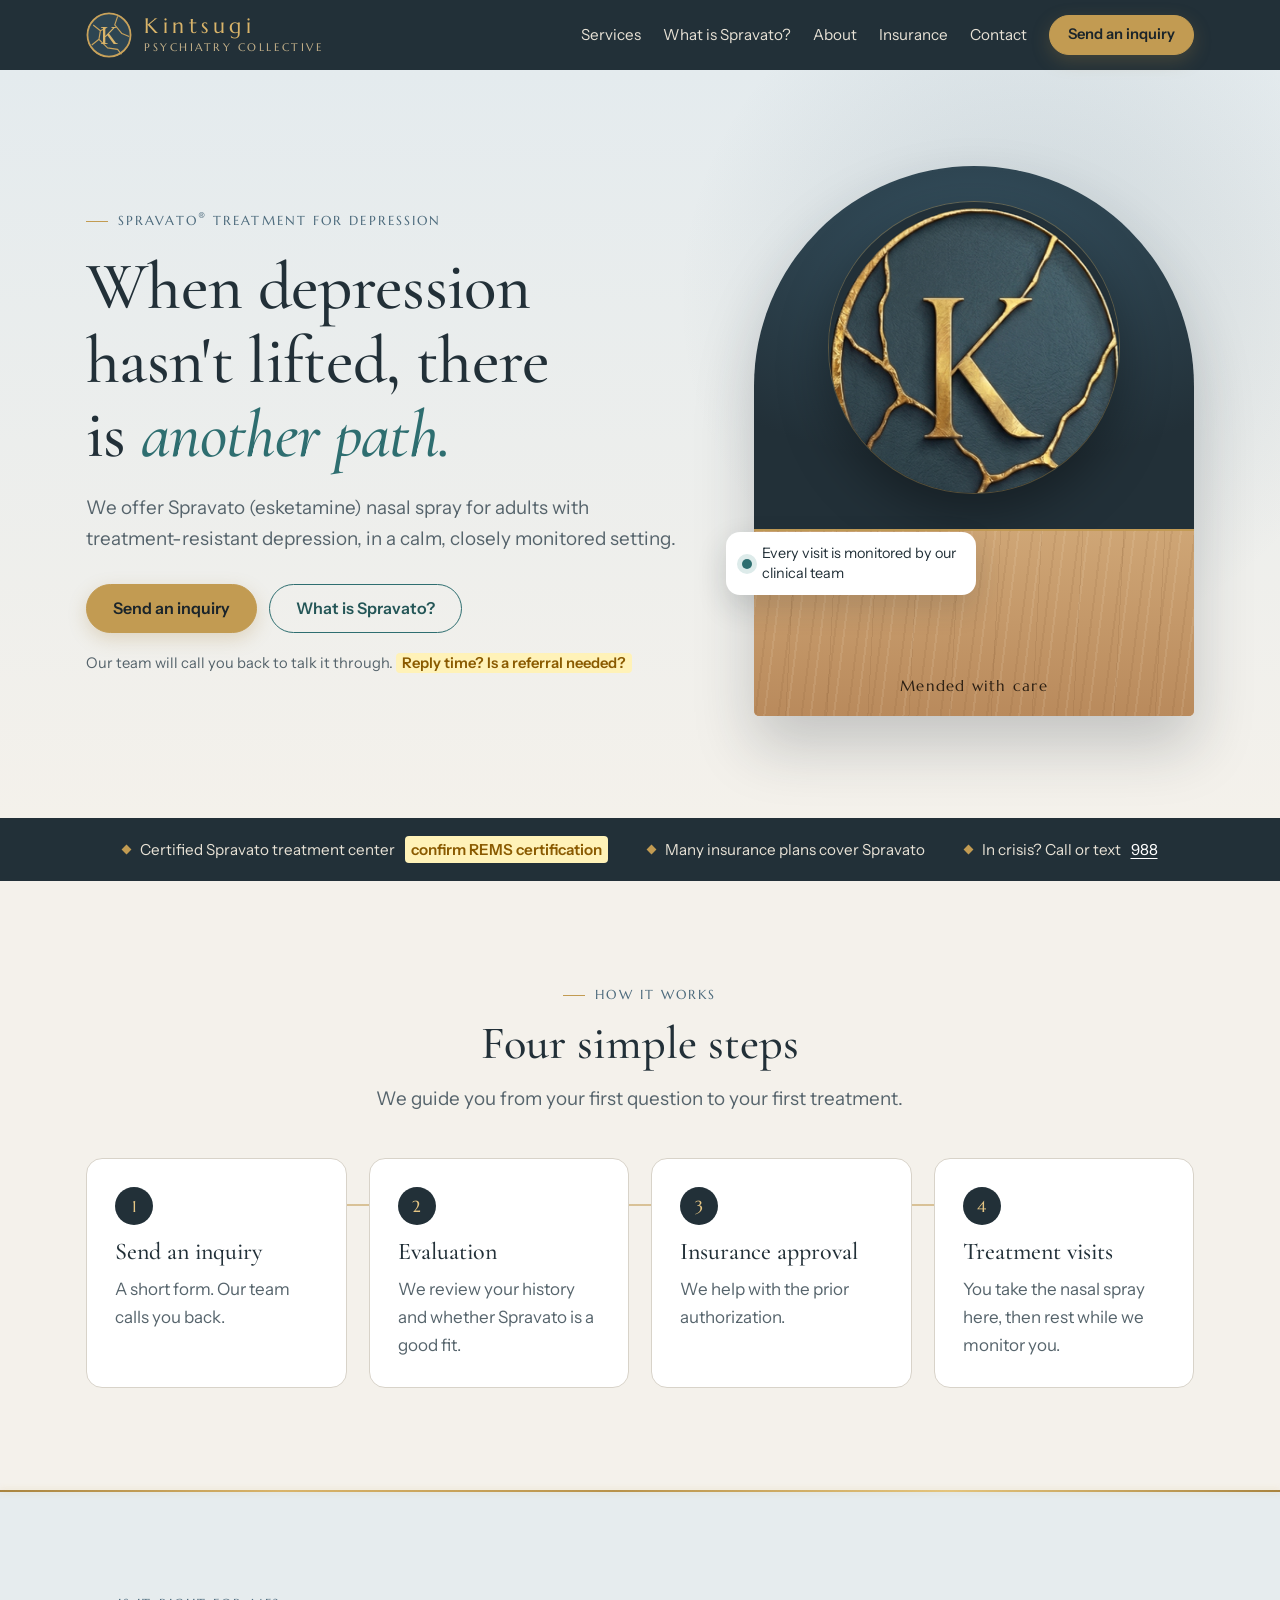
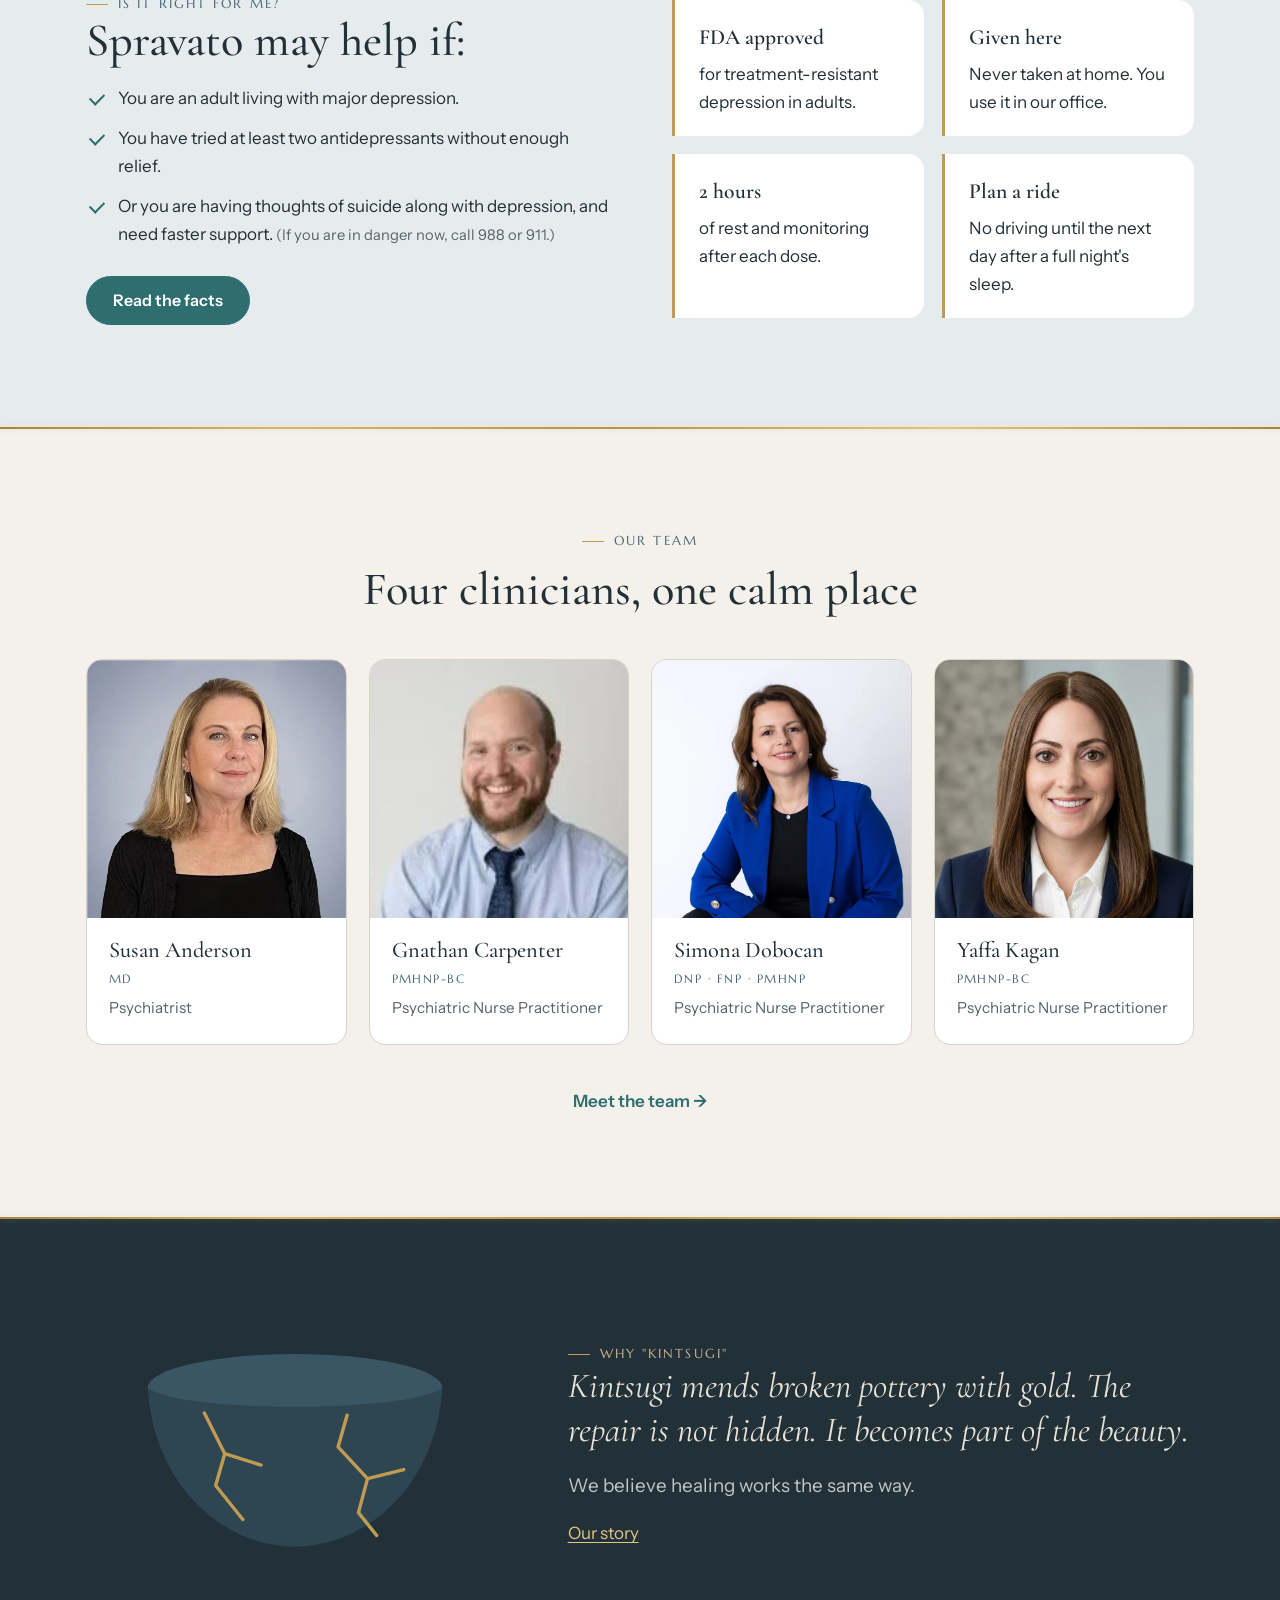
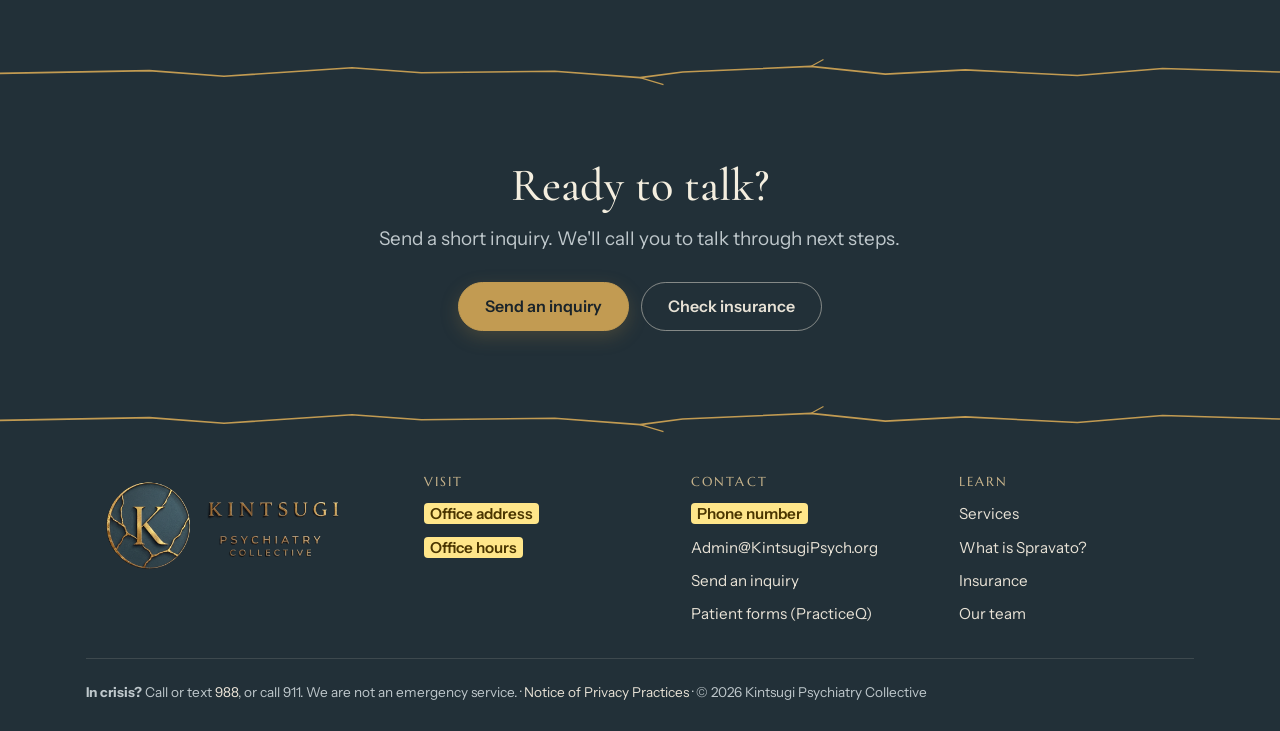
==== commit 9eab2da9: "Straight gold seams where colors meet, crack above the CTA band, center the K mark Co-Authored-By: C" ====
--- a/index.html
+++ b/index.html
@@ -62,7 +62,7 @@
   </div>
 </section>
 
-<svg class="seam" viewBox="0 0 1200 40" preserveAspectRatio="none" aria-hidden="true"><path d="M0 22 L140 18 L210 26 L330 14 L395 21 L520 19 L600 28 L640 20 L760 12 L830 23 L905 17 L1010 25 L1090 15 L1200 20"/><path class="branch" d="M600 28 L622 38"/><path class="branch" d="M760 12 L772 2"/></svg>
+<div class="seam-line" aria-hidden="true"></div>
 <section class="band-mist">
   <div class="wrap split">
     <div>
@@ -83,7 +83,7 @@
     </div>
   </div>
 </section>
-<svg class="seam" viewBox="0 0 1200 40" preserveAspectRatio="none" aria-hidden="true"><path d="M0 22 L140 18 L210 26 L330 14 L395 21 L520 19 L600 28 L640 20 L760 12 L830 23 L905 17 L1010 25 L1090 15 L1200 20"/><path class="branch" d="M600 28 L622 38"/><path class="branch" d="M760 12 L772 2"/></svg>
+<div class="seam-line" aria-hidden="true"></div>
 
 <section>
   <div class="wrap">
@@ -101,7 +101,7 @@
   </div>
 </section>
 
-<svg class="seam" viewBox="0 0 1200 40" preserveAspectRatio="none" aria-hidden="true"><path d="M0 22 L140 18 L210 26 L330 14 L395 21 L520 19 L600 28 L640 20 L760 12 L830 23 L905 17 L1010 25 L1090 15 L1200 20"/><path class="branch" d="M600 28 L622 38"/><path class="branch" d="M760 12 L772 2"/></svg>
+<div class="seam-line" aria-hidden="true"></div>
 <section class="band-slate">
   <div class="wrap meaning">
     <svg class="bowl reveal" viewBox="0 0 300 220" role="img" aria-label="A bowl mended with gold">
@@ -121,7 +121,8 @@
   </div>
 </section>
 
-<section class="cta-band" style="border-top:1px solid rgba(232,226,214,.1)">
+<svg class="seam" viewBox="0 0 1200 40" preserveAspectRatio="none" aria-hidden="true"><path d="M0 22 L140 18 L210 26 L330 14 L395 21 L520 19 L600 28 L640 20 L760 12 L830 23 L905 17 L1010 25 L1090 15 L1200 20"/><path class="branch" d="M600 28 L622 38"/><path class="branch" d="M760 12 L772 2"/></svg>
+<section class="cta-band">
   <div class="wrap narrow">
     <h2>Ready to talk?</h2>
     <p class="lede">Send a short inquiry. We'll call you to talk through next steps.</p>
@@ -143,7 +144,7 @@
   var root=document.documentElement,calm=window.matchMedia('(prefers-reduced-motion: reduce)').matches;
   if(!calm&&'IntersectionObserver' in window){
     root.classList.add('motion');
-    document.querySelectorAll('.section-head,.reveal-kids>*,.seam,.reveal').forEach(function(el,i){
+    document.querySelectorAll('.section-head,.reveal-kids>*,.seam,.seam-line,.reveal').forEach(function(el,i){
       el.setAttribute('data-reveal','');var sib=el.parentElement&&el.parentElement.classList.contains('reveal-kids')?Array.prototype.indexOf.call(el.parentElement.children,el):0;el.style.setProperty('--d',Math.min(sib,6)*80+'ms');});
     var io=new IntersectionObserver(function(es){es.forEach(function(e){if(e.isIntersecting){e.target.classList.add('in');io.unobserve(e.target);}});},{rootMargin:'0px 0px -8% 0px',threshold:0.1});
     document.querySelectorAll('[data-reveal]').forEach(function(el){io.observe(el);});
--- a/styles.css
+++ b/styles.css
@@ -257,8 +257,8 @@
 .band-slate .todo-inline, .site-foot .todo-inline, .side-card .todo-inline { background: #FFE68A; color: #4A3500; }
 
 /* Reveal motion */
-.motion [data-reveal]:not(.seam):not(.bowl) { opacity: 0; transform: translateY(18px); transition: opacity .7s ease var(--d, 0ms), transform .7s ease var(--d, 0ms); }
-.motion [data-reveal].in:not(.seam):not(.bowl) { opacity: 1; transform: none; }
+.motion [data-reveal]:not(.seam):not(.seam-line):not(.bowl) { opacity: 0; transform: translateY(18px); transition: opacity .7s ease var(--d, 0ms), transform .7s ease var(--d, 0ms); }
+.motion [data-reveal].in:not(.seam):not(.seam-line):not(.bowl) { opacity: 1; transform: none; }
 
 /* Responsive */
 @media (max-width: 1020px) {
@@ -302,6 +302,13 @@
   .hero .btn-row .btn { flex: 1 1 100%; }
 }
 
-/* Hero: the round "K" mark cut from the logo file (the circle sits at about 8–39% across the image) */
+/* Hero: the round "K" mark cut from the logo file (measured: in the 1000x416 file the gold ring spans x 76–384, top at y 56) */
 .logo-crop { position: relative; width: 66%; aspect-ratio: 1; border-radius: 50%; overflow: hidden; box-shadow: 0 0 0 1px rgba(194, 155, 82, 0.35), 0 20px 50px rgba(0, 0, 0, 0.35); }
-.hero-art .logo-crop img { position: absolute; max-width: none; width: 318%; left: -23.6%; top: -18.6%; }
+.hero-art .logo-crop img { position: absolute; max-width: none; width: 320.5%; left: -23.72%; top: -17.31%; }
+
+/* Straight seam: where two colors meet, the edge itself is "mended" with a gold line that draws out from the center */
+.seam-line { position: relative; z-index: 2; height: 2px; margin: -1px 0; pointer-events: none;
+  background: linear-gradient(90deg, #A9843F, #D9B46A 22%, #B8924A 48%, #E4C47C 74%, #A9843F);
+  box-shadow: 0 0 6px rgba(217, 180, 106, 0.35); transform-origin: 50% 50%; }
+.motion .seam-line[data-reveal] { transform: scaleX(0); transition: transform 1.8s cubic-bezier(.4, 0, .2, 1); }
+.motion .seam-line.in { transform: scaleX(1); }
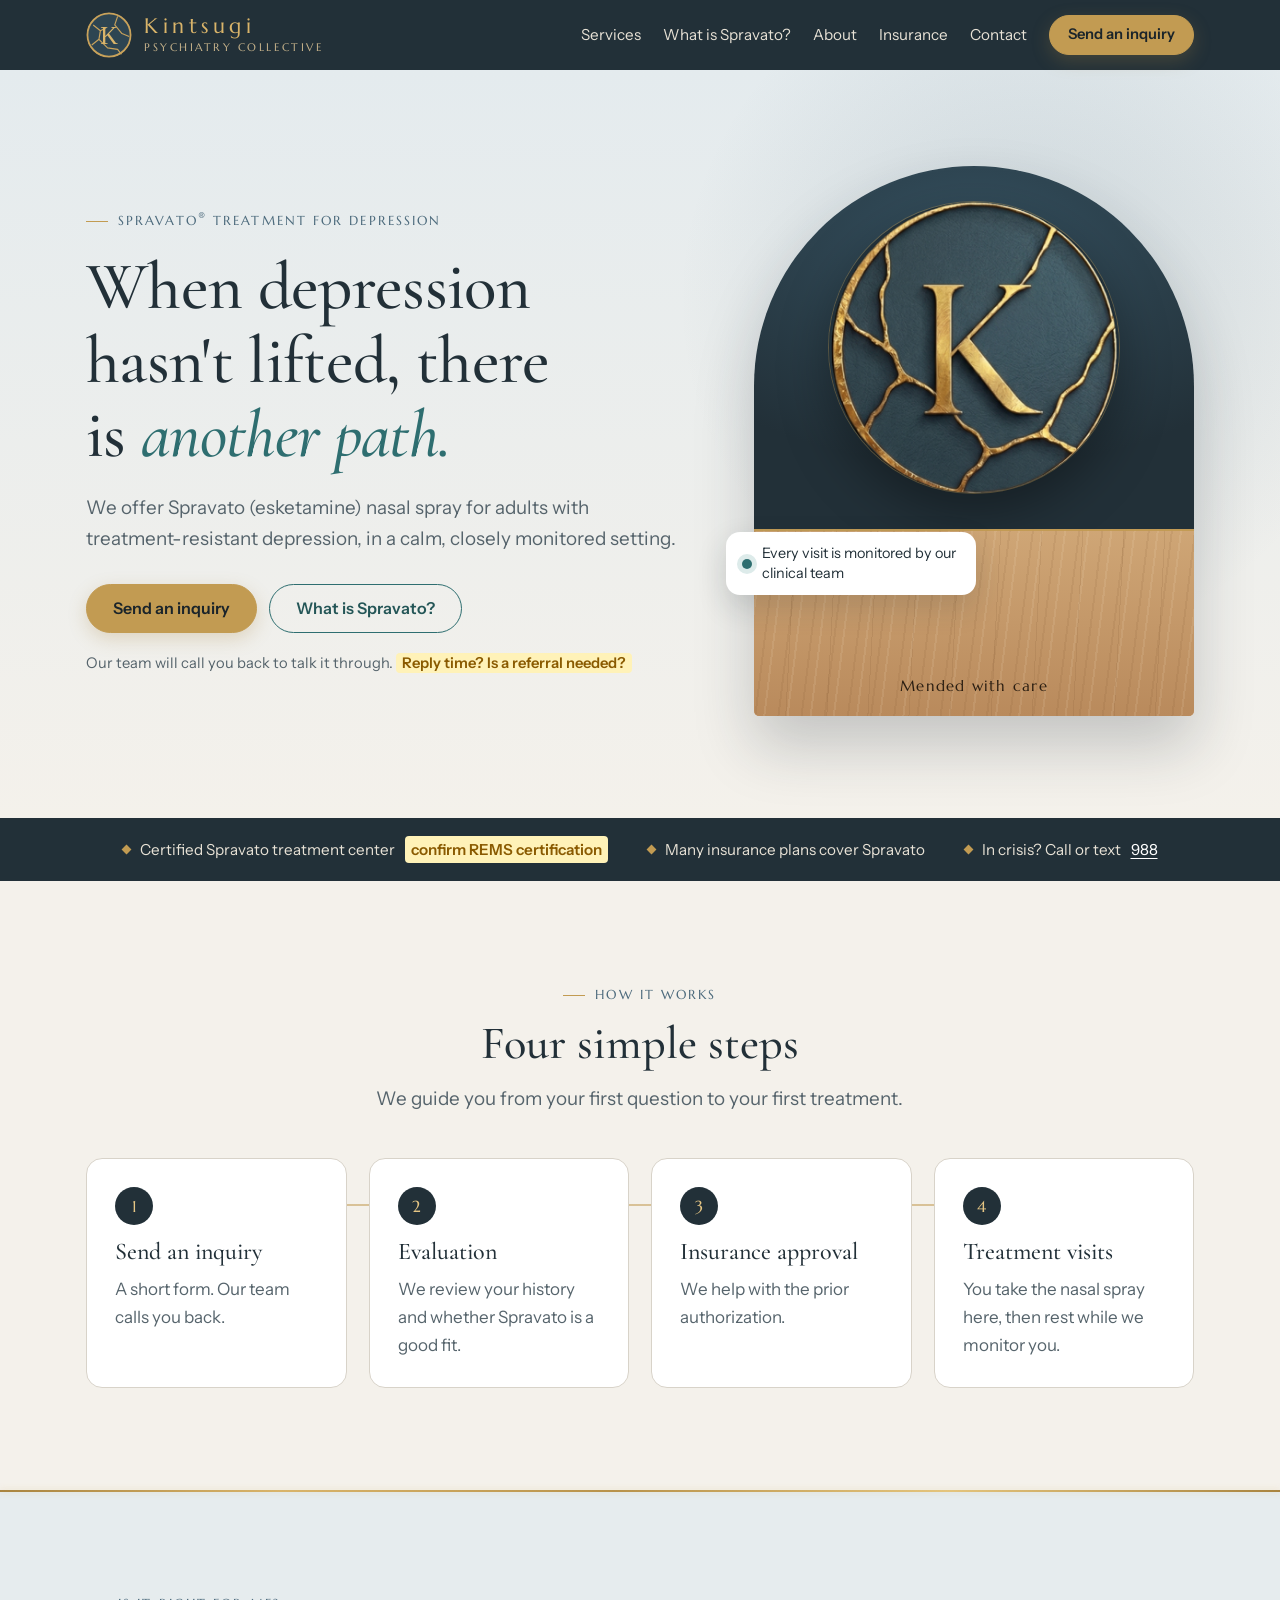
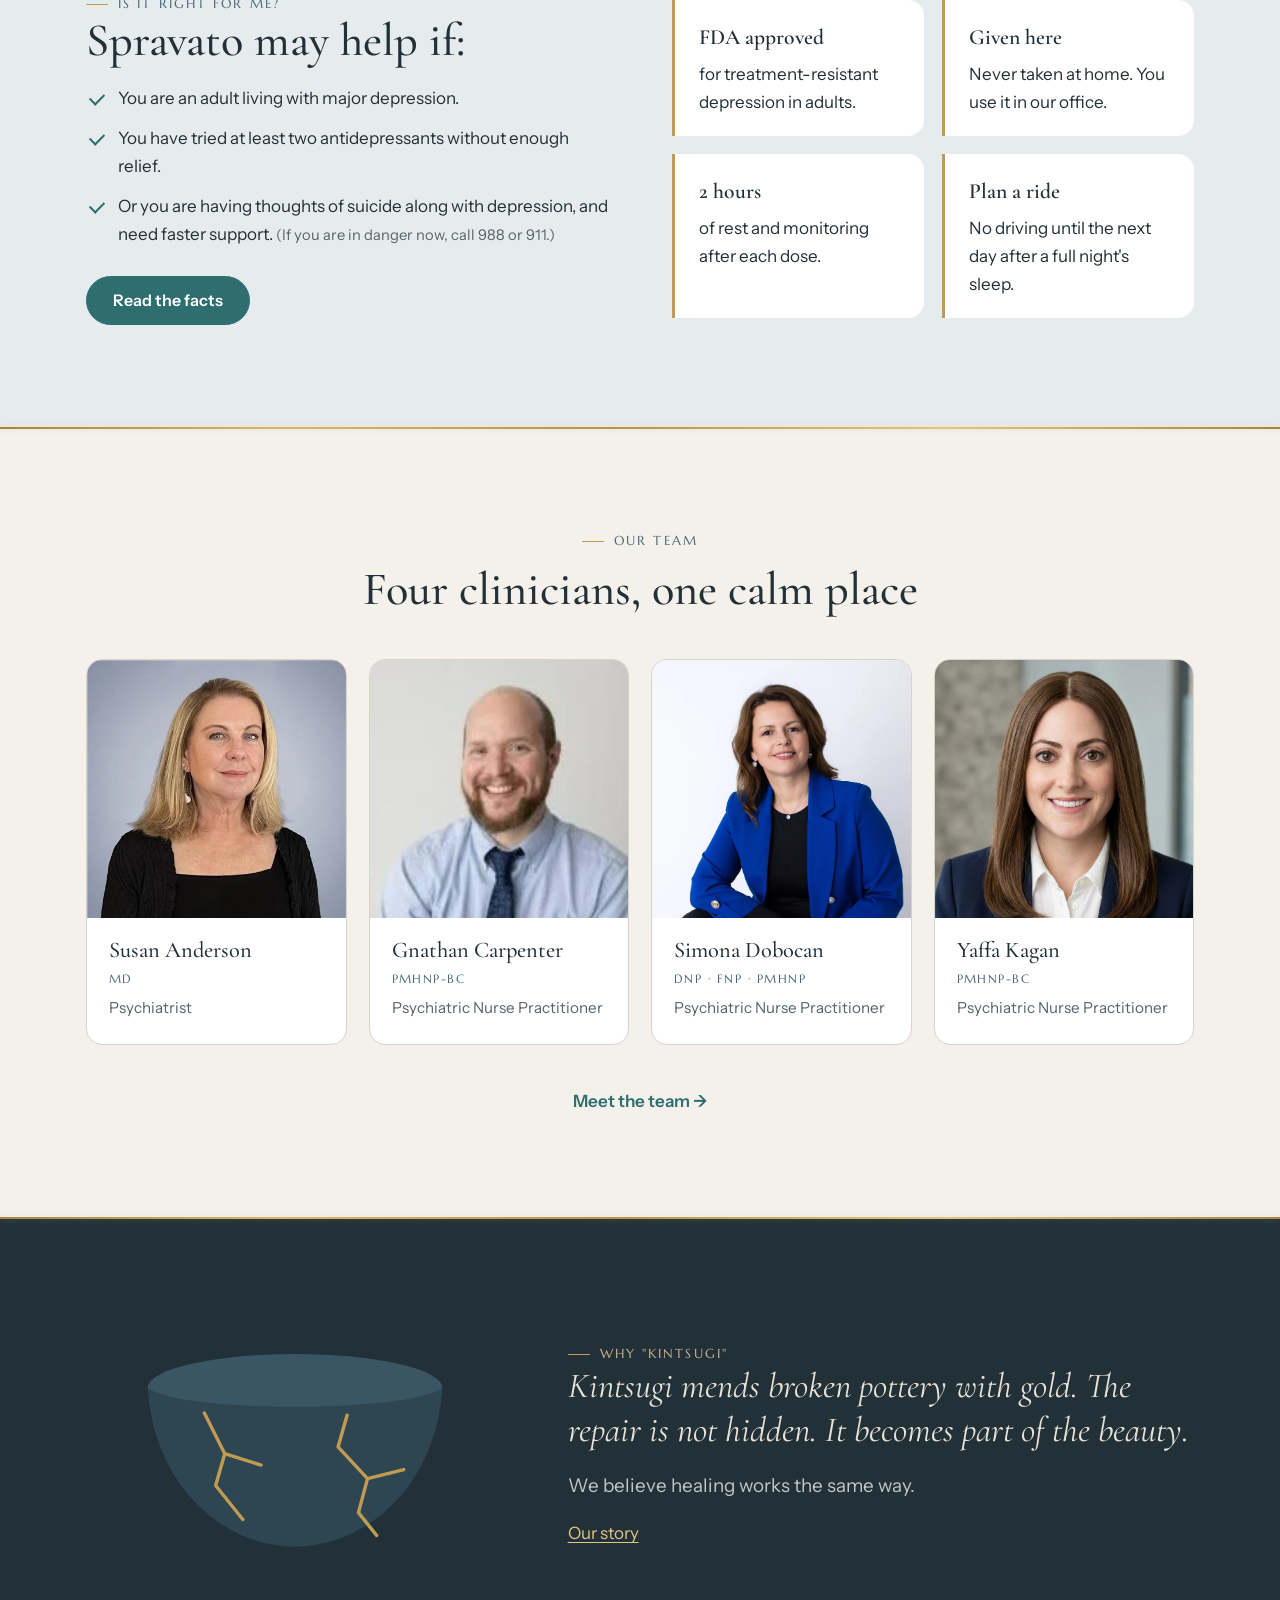
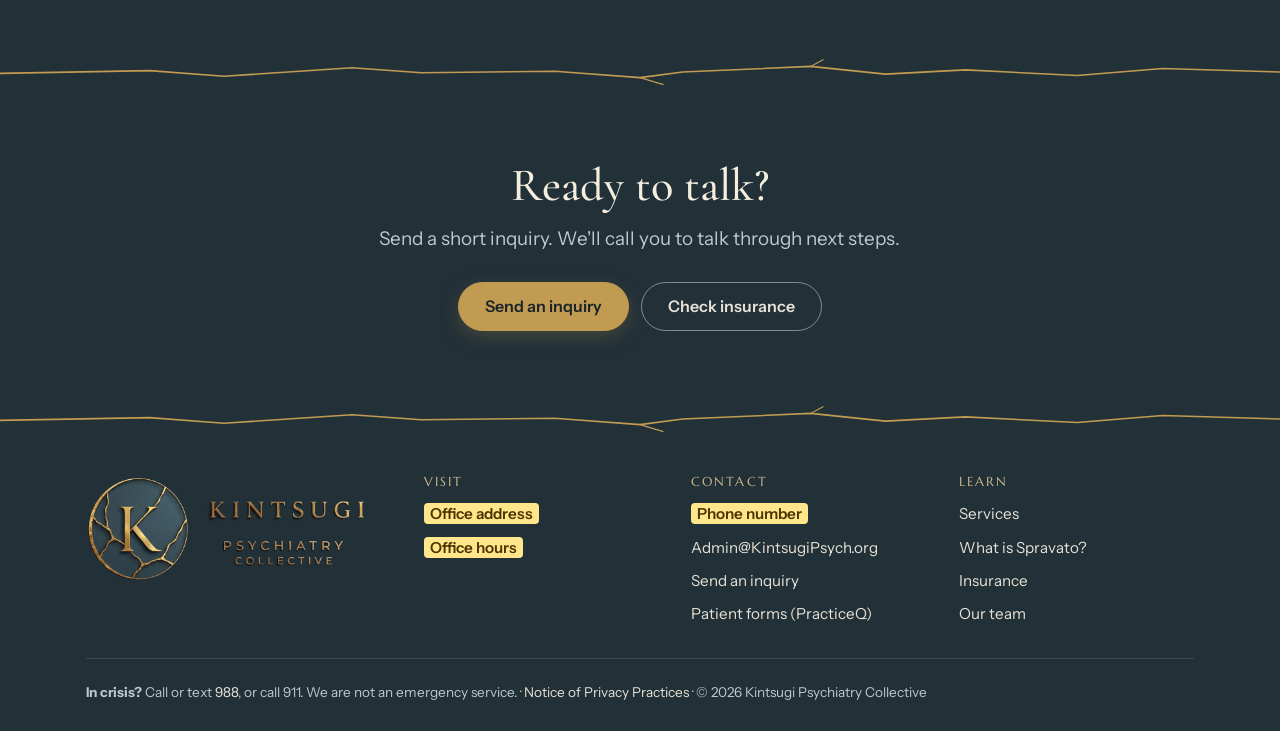
==== commit f461abfe: "Center the K mark with a circle fit to the gold ring; trim the footer logo Co-Authored-By: Claude Op" ====
--- a/index.html
+++ b/index.html
@@ -132,7 +132,7 @@
 </main>
 <svg class="seam" viewBox="0 0 1200 40" preserveAspectRatio="none" aria-hidden="true"><path d="M0 22 L140 18 L210 26 L330 14 L395 21 L520 19 L600 28 L640 20 L760 12 L830 23 L905 17 L1010 25 L1090 15 L1200 20"/><path class="branch" d="M600 28 L622 38"/><path class="branch" d="M760 12 L772 2"/></svg>
 <footer class="site-foot"><div class="wrap">
-  <div class="foot-brand"><img src="assets/logo.webp" alt="Kintsugi Psychiatry Collective" width="1000" height="416" loading="lazy"></div>
+  <div class="foot-brand"><div class="foot-crop"><img src="assets/logo.webp" alt="Kintsugi Psychiatry Collective" width="1000" height="416" loading="lazy"></div></div>
   <div><h3>Visit</h3><ul><li><span class="todo-inline">Office address</span></li><li><span class="todo-inline">Office hours</span></li></ul></div>
   <div><h3>Contact</h3><ul><li><span class="todo-inline">Phone number</span></li><li><a href="mailto:Admin@KintsugiPsych.org">Admin@KintsugiPsych.org</a></li><li><a href="contact.html#inquiry">Send an inquiry</a></li><li><a href="#pq-todo">Patient forms (PracticeQ)</a></li></ul></div>
   <div><h3>Learn</h3><ul><li><a href="services.html">Services</a></li><li><a href="spravato.html">What is Spravato?</a></li><li><a href="insurance.html">Insurance</a></li><li><a href="about.html">Our team</a></li></ul></div>
--- a/styles.css
+++ b/styles.css
@@ -244,7 +244,10 @@
 .site-foot ul { list-style: none; padding: 0; margin: 0; display: grid; gap: 8px; }
 .site-foot a { color: #E8E2D6; text-decoration: none; }
 .site-foot a:hover { color: #E5C584; }
-.foot-brand img { width: 100%; max-width: 270px; height: auto; margin-top: -8px; }
+.foot-brand { align-self: start; }
+/* Footer logo trimmed to its artwork (content box x 76–934, y 56–374 of the 1000x416 file, plus 8px) so it lines up with the columns */
+.foot-crop { position: relative; width: 100%; max-width: 280px; aspect-ratio: 874 / 334; overflow: hidden; }
+.foot-crop img { position: absolute; max-width: none; height: auto; width: 114.42%; left: -7.78%; top: -14.37%; }
 .site-foot .fine { grid-column: 1 / -1; border-top: 1px solid rgba(232, 226, 214, 0.14); padding-top: 22px; font-size: 0.85rem; }
 .site-foot + .cta-bar, .cta-bar { display: none; }
 .site-foot { margin-top: 0; }
@@ -302,9 +305,9 @@
   .hero .btn-row .btn { flex: 1 1 100%; }
 }
 
-/* Hero: the round "K" mark cut from the logo file (measured: in the 1000x416 file the gold ring spans x 76–384, top at y 56) */
+/* Hero: the round "K" mark cut from the logo file (circle fit to the gold ring in the 1000x416 file: center 230.5,213.8, radius 153.5; crop = radius + 4px) */
 .logo-crop { position: relative; width: 66%; aspect-ratio: 1; border-radius: 50%; overflow: hidden; box-shadow: 0 0 0 1px rgba(194, 155, 82, 0.35), 0 20px 50px rgba(0, 0, 0, 0.35); }
-.hero-art .logo-crop img { position: absolute; max-width: none; width: 320.5%; left: -23.72%; top: -17.31%; }
+.hero-art .logo-crop img { position: absolute; max-width: none; height: auto; width: 317.46%; left: -23.16%; top: -17.87%; }
 
 /* Straight seam: where two colors meet, the edge itself is "mended" with a gold line that draws out from the center */
 .seam-line { position: relative; z-index: 2; height: 2px; margin: -1px 0; pointer-events: none;
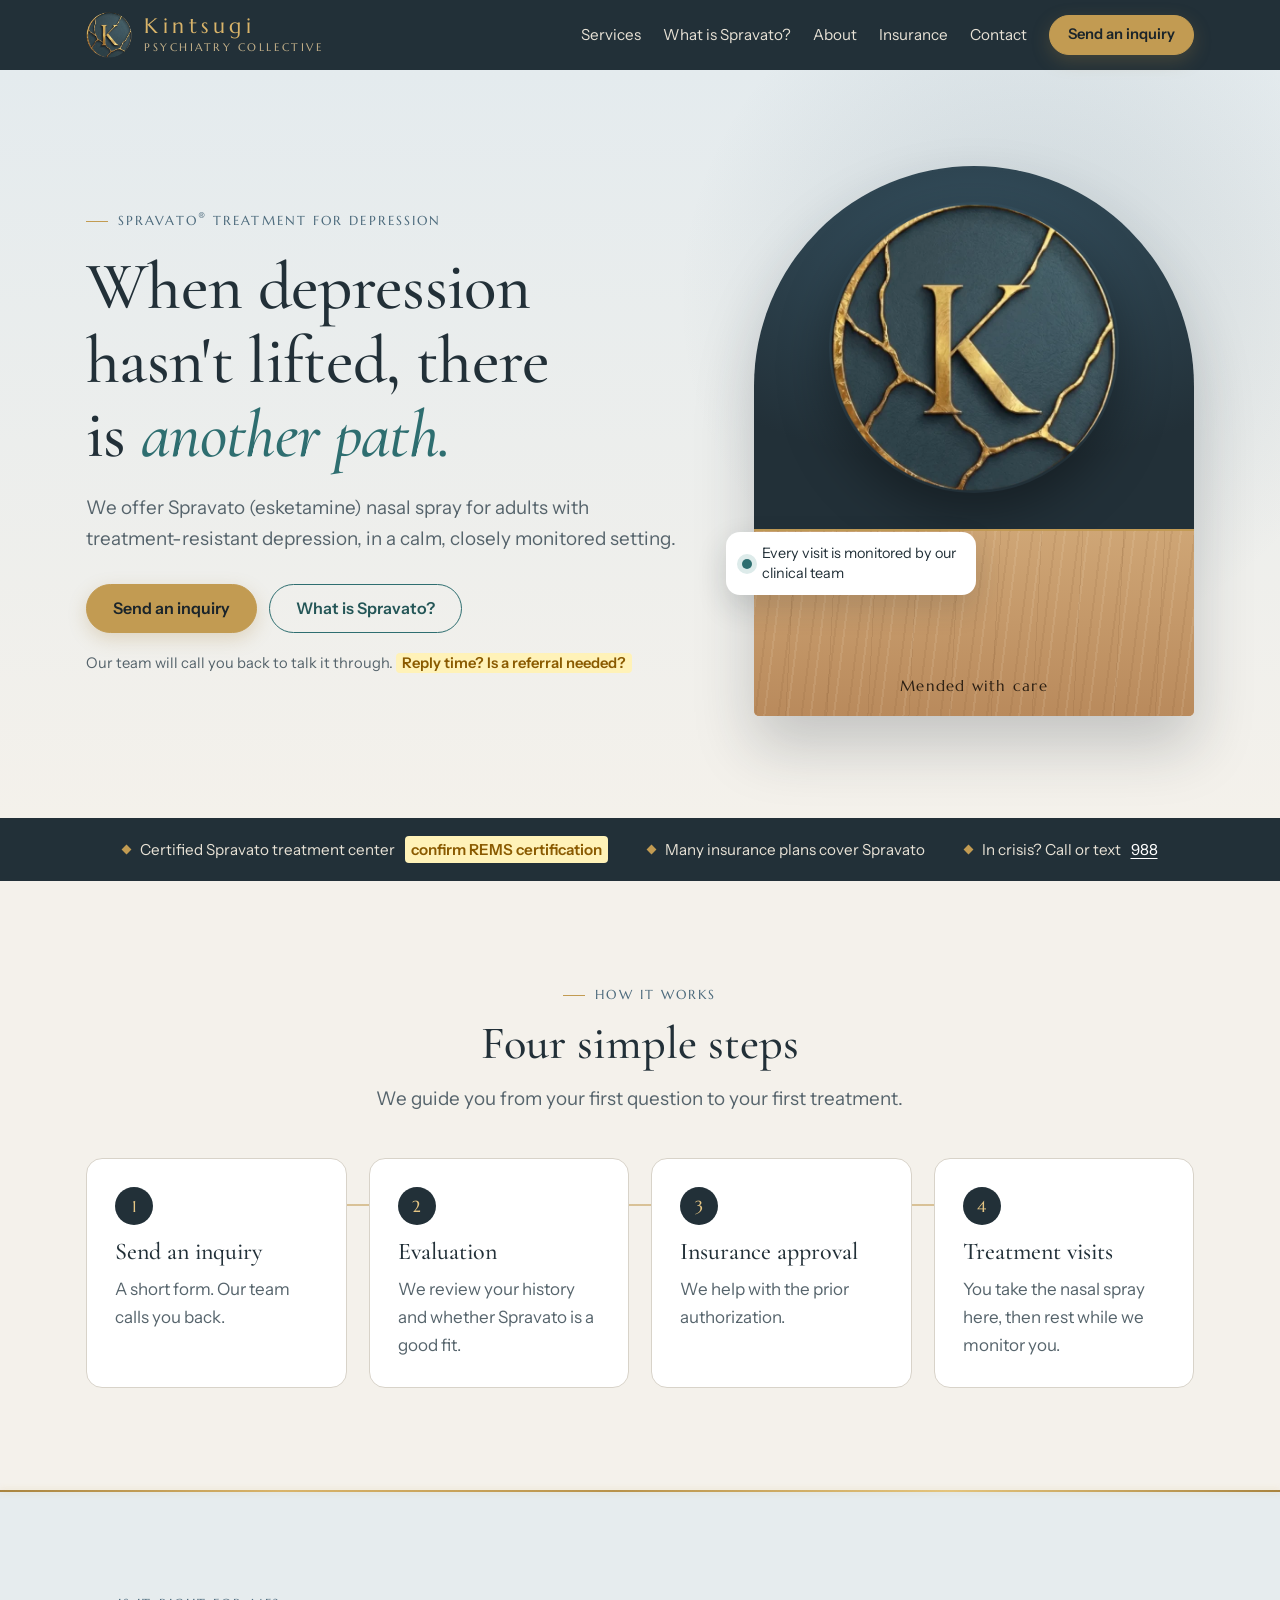
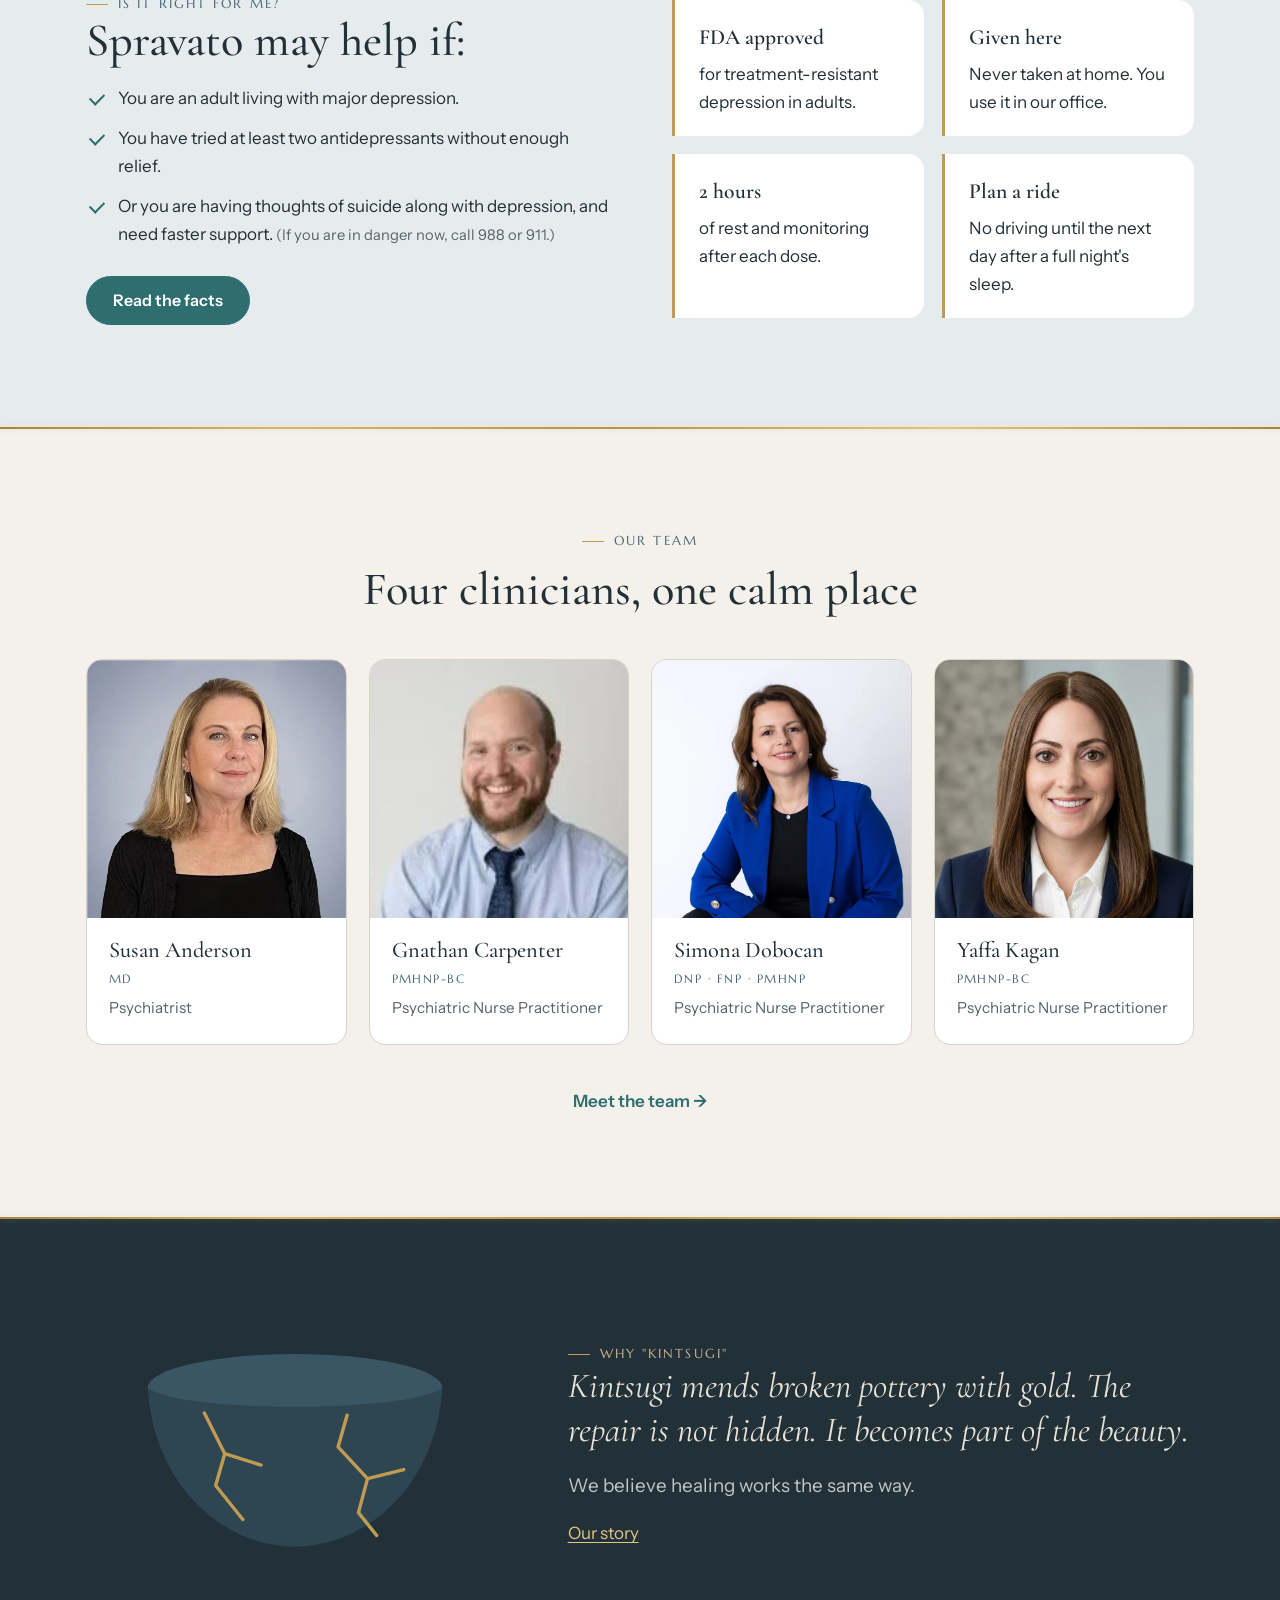
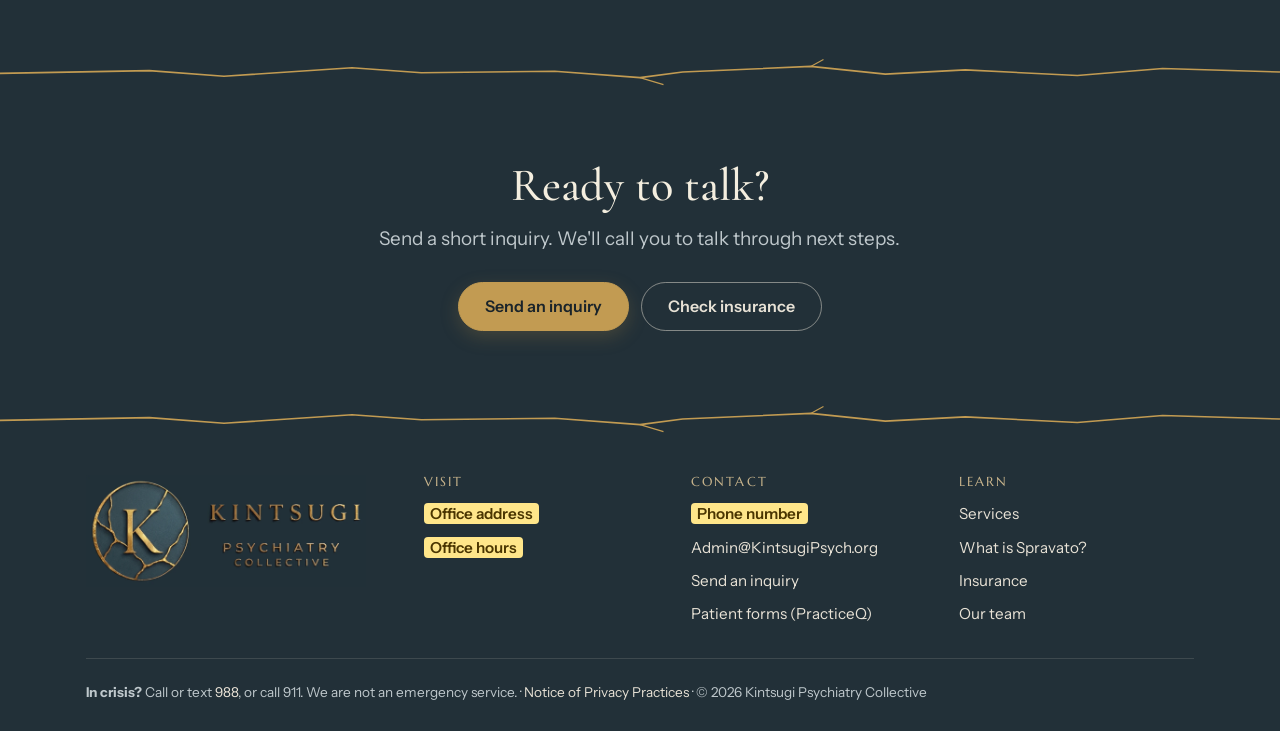
==== commit 93efa4f1: "Use re-exported logo files: clean round K mark (header, hero, favicon) and trimmed full logo (footer" ====
--- a/index.html
+++ b/index.html
@@ -7,7 +7,8 @@
 <title>Kintsugi Psychiatry Collective | Spravato Treatment for Depression</title>
 <meta name="description" content="Spravato (esketamine) nasal spray treatment for adults with treatment-resistant depression, in a calm, closely monitored setting. Send us an inquiry to get started.">
 <meta name="theme-color" content="#223038">
-<link rel="icon" href="assets/mark.svg" type="image/svg+xml">
+<link rel="icon" href="assets/favicon-64.png" type="image/png">
+<link rel="apple-touch-icon" href="assets/apple-touch-icon.png">
 <link rel="preconnect" href="https://fonts.googleapis.com"><link rel="preconnect" href="https://fonts.gstatic.com" crossorigin><link rel="stylesheet" href="https://fonts.googleapis.com/css2?family=Cormorant+Garamond:ital,wght@0,400;0,500;0,600;1,400;1,500&family=Marcellus&family=Instrument+Sans:wght@400..600&display=swap">
 <link rel="stylesheet" href="styles.css">
 </head>
@@ -32,7 +33,7 @@
     </div>
     <div class="hero-art" aria-hidden="true">
       <div class="arch">
-        <div class="arch-slate"><div class="logo-crop"><img src="assets/logo.webp" alt="" width="1000" height="416"></div></div>
+        <div class="arch-slate"><img class="hero-mark" src="assets/mark.webp" alt="" width="640" height="640"></div>
         <div class="arch-wood wood"><p class="arch-caption">Mended with care</p></div>
       </div>
       <div class="chip-float"><span class="dot"></span>Every visit is monitored by our clinical team</div>
@@ -132,7 +133,7 @@
 </main>
 <svg class="seam" viewBox="0 0 1200 40" preserveAspectRatio="none" aria-hidden="true"><path d="M0 22 L140 18 L210 26 L330 14 L395 21 L520 19 L600 28 L640 20 L760 12 L830 23 L905 17 L1010 25 L1090 15 L1200 20"/><path class="branch" d="M600 28 L622 38"/><path class="branch" d="M760 12 L772 2"/></svg>
 <footer class="site-foot"><div class="wrap">
-  <div class="foot-brand"><div class="foot-crop"><img src="assets/logo.webp" alt="Kintsugi Psychiatry Collective" width="1000" height="416" loading="lazy"></div></div>
+  <div class="foot-brand"><img src="assets/logo-full.webp" alt="Kintsugi Psychiatry Collective" width="1200" height="478" loading="lazy"></div>
   <div><h3>Visit</h3><ul><li><span class="todo-inline">Office address</span></li><li><span class="todo-inline">Office hours</span></li></ul></div>
   <div><h3>Contact</h3><ul><li><span class="todo-inline">Phone number</span></li><li><a href="mailto:Admin@KintsugiPsych.org">Admin@KintsugiPsych.org</a></li><li><a href="contact.html#inquiry">Send an inquiry</a></li><li><a href="#pq-todo">Patient forms (PracticeQ)</a></li></ul></div>
   <div><h3>Learn</h3><ul><li><a href="services.html">Services</a></li><li><a href="spravato.html">What is Spravato?</a></li><li><a href="insurance.html">Insurance</a></li><li><a href="about.html">Our team</a></li></ul></div>
--- a/styles.css
+++ b/styles.css
@@ -57,7 +57,7 @@
 .site-head.scrolled { box-shadow: 0 6px 24px rgba(15, 25, 30, 0.25); }
 .site-head .wrap { display: flex; align-items: center; gap: 24px; padding-block: 12px; }
 .brand { display: flex; align-items: center; gap: 12px; text-decoration: none; margin-right: auto; min-width: 0; }
-.mark { width: 46px; height: 46px; border-radius: 50%; flex: none; background: url(assets/mark.svg) center / cover no-repeat; }
+.mark { width: 46px; height: 46px; border-radius: 50%; flex: none; background: url(assets/mark.webp) center / contain no-repeat; }
 .brand-text { display: flex; flex-direction: column; line-height: 1; }
 .brand-name { font-family: var(--caps); font-size: 1.3rem; letter-spacing: 0.22em; color: #D9B46A; }
 .brand-sub { font-family: var(--caps); font-size: 0.66rem; letter-spacing: 0.24em; text-transform: uppercase; color: #C8B48C; margin-top: 6px; }
@@ -245,9 +245,7 @@
 .site-foot a { color: #E8E2D6; text-decoration: none; }
 .site-foot a:hover { color: #E5C584; }
 .foot-brand { align-self: start; }
-/* Footer logo trimmed to its artwork (content box x 76–934, y 56–374 of the 1000x416 file, plus 8px) so it lines up with the columns */
-.foot-crop { position: relative; width: 100%; max-width: 280px; aspect-ratio: 874 / 334; overflow: hidden; }
-.foot-crop img { position: absolute; max-width: none; height: auto; width: 114.42%; left: -7.78%; top: -14.37%; }
+.foot-brand img { width: 100%; max-width: 280px; height: auto; }
 .site-foot .fine { grid-column: 1 / -1; border-top: 1px solid rgba(232, 226, 214, 0.14); padding-top: 22px; font-size: 0.85rem; }
 .site-foot + .cta-bar, .cta-bar { display: none; }
 .site-foot { margin-top: 0; }
@@ -305,9 +303,8 @@
   .hero .btn-row .btn { flex: 1 1 100%; }
 }
 
-/* Hero: the round "K" mark cut from the logo file (circle fit to the gold ring in the 1000x416 file: center 230.5,213.8, radius 153.5; crop = radius + 4px) */
-.logo-crop { position: relative; width: 66%; aspect-ratio: 1; border-radius: 50%; overflow: hidden; box-shadow: 0 0 0 1px rgba(194, 155, 82, 0.35), 0 20px 50px rgba(0, 0, 0, 0.35); }
-.hero-art .logo-crop img { position: absolute; max-width: none; height: auto; width: 317.46%; left: -23.16%; top: -17.87%; }
+/* Hero: the round "K" mark, re-exported from the full-size logo (assets/mark.webp, transparent outside the ring) */
+.hero-mark { width: 66%; height: auto; border-radius: 50%; box-shadow: 0 20px 50px rgba(0, 0, 0, 0.35); }
 
 /* Straight seam: where two colors meet, the edge itself is "mended" with a gold line that draws out from the center */
 .seam-line { position: relative; z-index: 2; height: 2px; margin: -1px 0; pointer-events: none;
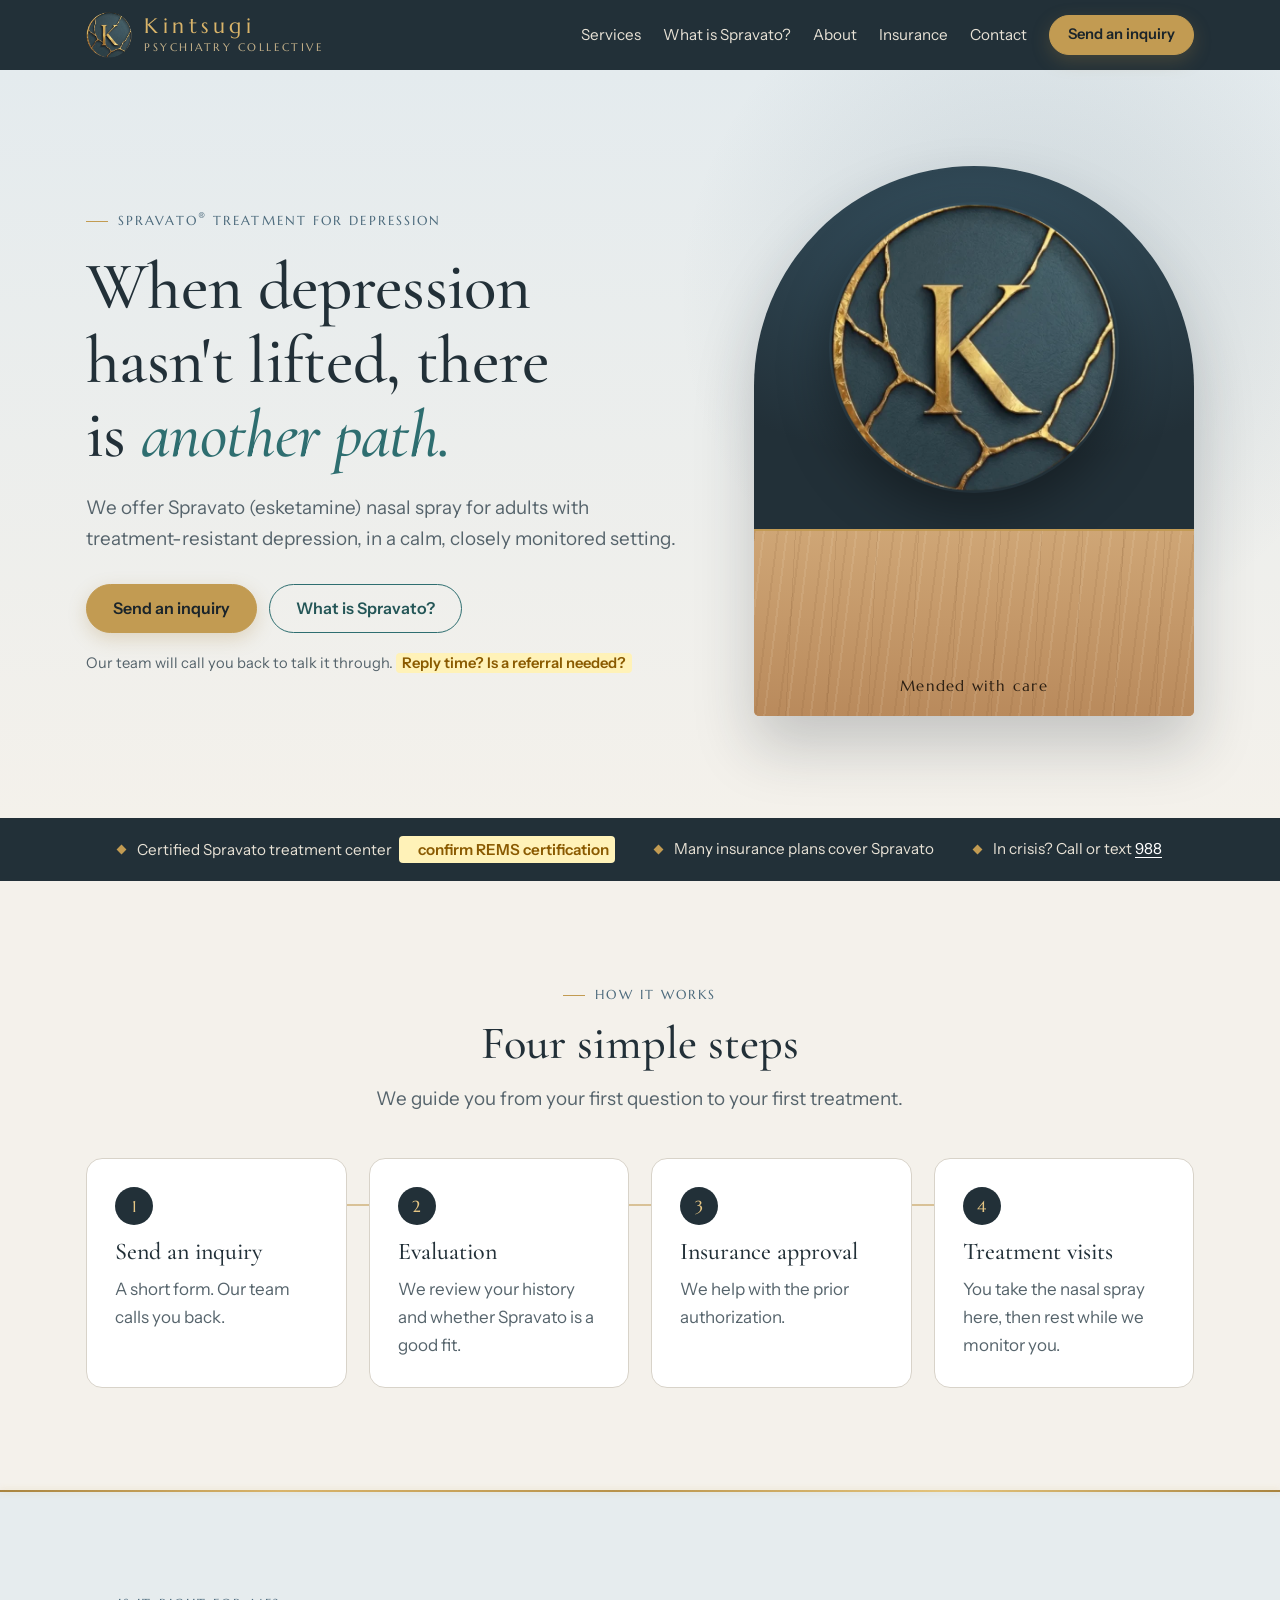
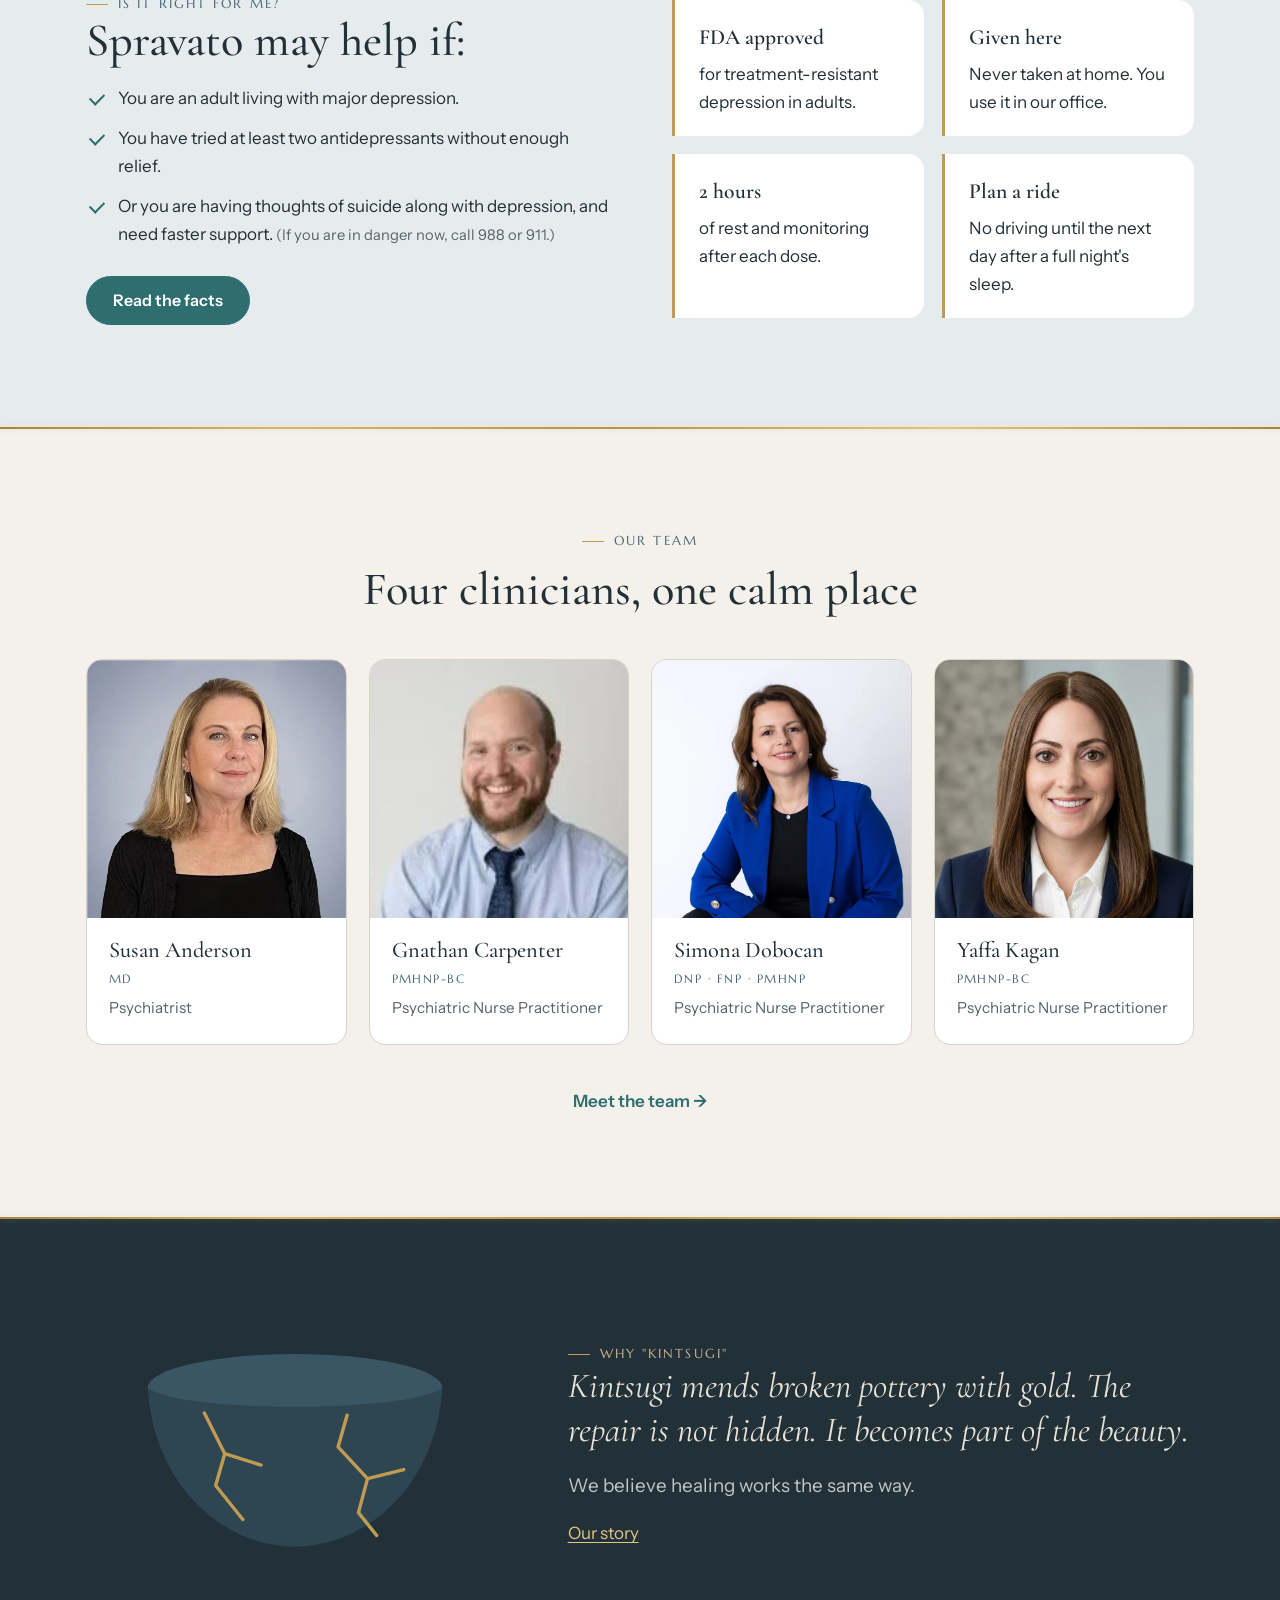
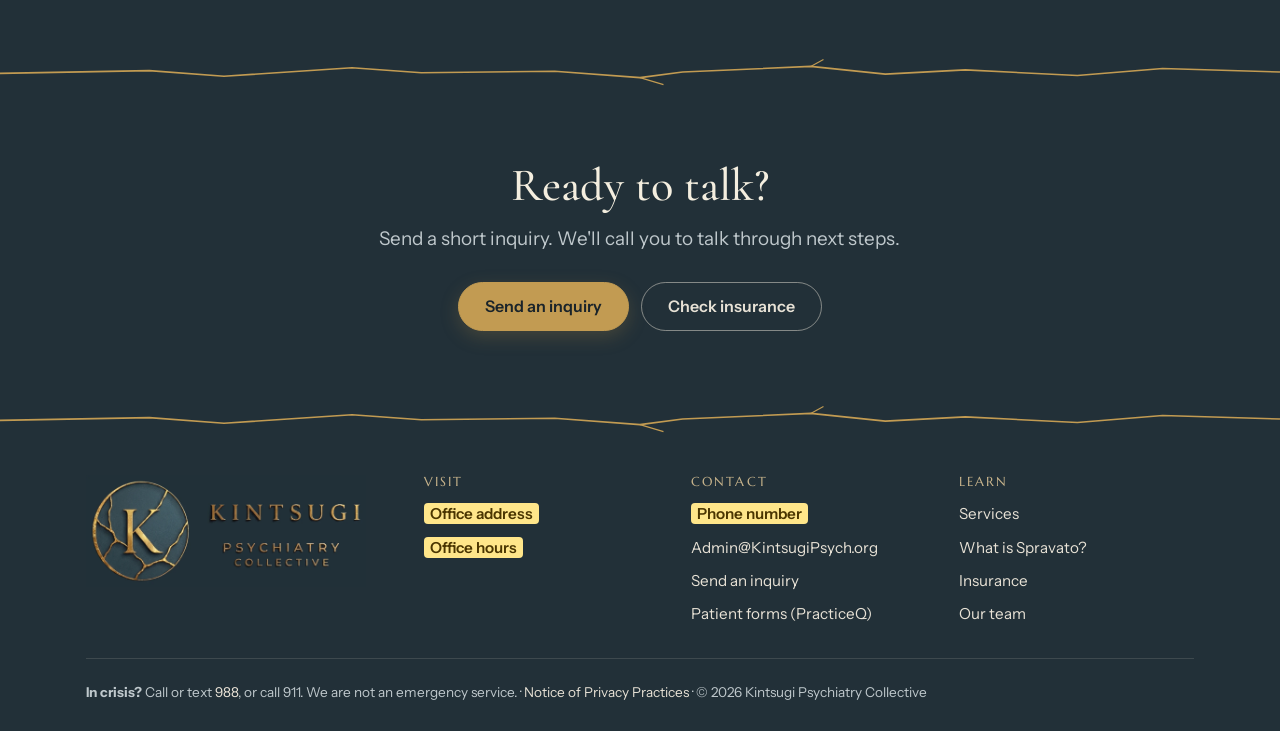
==== commit 46993759: "Phone fixes: drop hero note, tidy info strip, no tan strip under the footer Co-Authored-By: Claude O" ====
--- a/index.html
+++ b/index.html
@@ -36,7 +36,6 @@
         <div class="arch-slate"><img class="hero-mark" src="assets/mark.webp" alt="" width="640" height="640"></div>
         <div class="arch-wood wood"><p class="arch-caption">Mended with care</p></div>
       </div>
-      <div class="chip-float"><span class="dot"></span>Every visit is monitored by our clinical team</div>
     </div>
   </div>
 </section>
@@ -154,8 +153,9 @@
   if(head){var hs=function(){head.classList.toggle('scrolled',window.scrollY>8);};hs();window.addEventListener('scroll',hs,{passive:true});}
   var b=document.getElementById('menuBtn'),n=document.getElementById('nav');
   if(b&&n)b.addEventListener('click',function(){var o=n.classList.toggle('open');b.setAttribute('aria-expanded',o);b.textContent=o?'Close':'Menu';});
-  var bar=document.querySelector('.cta-bar'),hb=document.querySelector('.hero .btn-row, .page-hero');
-  if(bar&&hb&&'IntersectionObserver' in window)new IntersectionObserver(function(e){bar.classList.toggle('tucked',e[0].isIntersecting);}).observe(hb);
+  // Phone bottom bar: hidden while the page's own top buttons or the footer are on screen, so it never covers them.
+  var bar=document.querySelector('.cta-bar'),hb=document.querySelector('.hero .btn-row, .page-hero'),ft=document.querySelector('.site-foot');
+  if(bar&&'IntersectionObserver' in window){var seen=new Map();var bo=new IntersectionObserver(function(es){es.forEach(function(e){seen.set(e.target,e.isIntersecting);});var any=false;seen.forEach(function(v){if(v)any=true;});bar.classList.toggle('tucked',any);});if(hb)bo.observe(hb);if(ft)bo.observe(ft);}
   // Inquiry form: posts to the practice's Google Workspace (Apps Script) when an endpoint is set; otherwise shows a demo message.
   var f=document.getElementById('inquiryForm');
   if(f)f.addEventListener('submit',function(e){
--- a/styles.css
+++ b/styles.css
@@ -107,8 +107,6 @@
 .hero-art .arch-wood { position: absolute; inset: 66% 0 0 0; }
 .hero-art .arch-wood::before { content: ""; position: absolute; inset: 0 0 auto; height: 2px; background: var(--gold); opacity: 0.9; }
 .hero-art .arch-caption { position: absolute; left: 0; right: 0; bottom: 0; padding: 18px 22px; color: #2A1E12; font-family: var(--caps); letter-spacing: 0.08em; font-size: 0.95rem; text-align: center; }
-.hero-art .chip-float { position: absolute; left: -28px; bottom: 22%; background: var(--surface); border-radius: 14px; padding: 12px 16px; box-shadow: 0 12px 30px rgba(31, 43, 51, 0.16); font-size: 0.9rem; display: flex; gap: 10px; align-items: center; max-width: 250px; line-height: 1.35; }
-.chip-float .dot { width: 10px; height: 10px; border-radius: 50%; background: var(--teal); flex: none; box-shadow: 0 0 0 5px var(--teal-soft); }
 
 /* Page hero (inner pages) */
 .page-hero { background: linear-gradient(180deg, #E4EBEE, var(--bg)); padding: clamp(44px, 7vw, 84px) 0 clamp(36px, 5vw, 56px); }
@@ -117,8 +115,9 @@
 /* Info strip */
 .infostrip { background: var(--slate); color: #E8E2D6; font-size: 0.95rem; }
 .infostrip .wrap { display: flex; flex-wrap: wrap; justify-content: center; gap: 12px 40px; padding-block: 18px; }
-.infostrip span { display: inline-flex; align-items: center; gap: 10px; }
-.infostrip i { width: 7px; height: 7px; transform: rotate(45deg); background: var(--gold); display: inline-block; }
+.infostrip span { display: inline-block; position: relative; padding-left: 19px; }
+.infostrip i { position: absolute; left: 0; top: 0.62em; width: 7px; height: 7px; transform: rotate(45deg); background: var(--gold); }
+.infostrip .todo-inline { margin-left: 4px; }
 .infostrip a { color: #fff; }
 
 /* Sections */
@@ -280,8 +279,7 @@
   .hero-art { justify-self: center; max-width: 300px; aspect-ratio: 1 / 1; margin-top: 8px; }
   .hero-art .arch-slate { inset: 0 0 26% 0; }
   .hero-art .arch-wood { inset: 74% 0 0 0; }
-  .hero-art .chip-float { left: -8px; bottom: 12%; }
-  .grid-3, .grid-2, .facts { grid-template-columns: 1fr; }
+    .grid-3, .grid-2, .facts { grid-template-columns: 1fr; }
   .site-foot .wrap { grid-template-columns: 1fr 1fr; }
   .foot-brand { grid-column: 1 / -1; }
   .team-full .person { flex-direction: column; }
@@ -289,7 +287,8 @@
   .cta-bar { display: flex; position: fixed; left: 0; right: 0; bottom: 0; z-index: 25; padding: 10px 16px calc(10px + env(safe-area-inset-bottom, 0px)); background: rgba(34, 48, 56, 0.97); transition: transform .25s; }
   .cta-bar .btn { flex: 1; }
   .cta-bar.tucked { transform: translateY(110%); }
-  body { padding-bottom: 76px; }
+  /* Phones: the info strip becomes a neat left-aligned list */
+  .infostrip .wrap { flex-direction: column; align-items: flex-start; gap: 10px; width: fit-content; max-width: 100%; }
 }
 @media (max-width: 560px) {
   body { font-size: 16px; }
